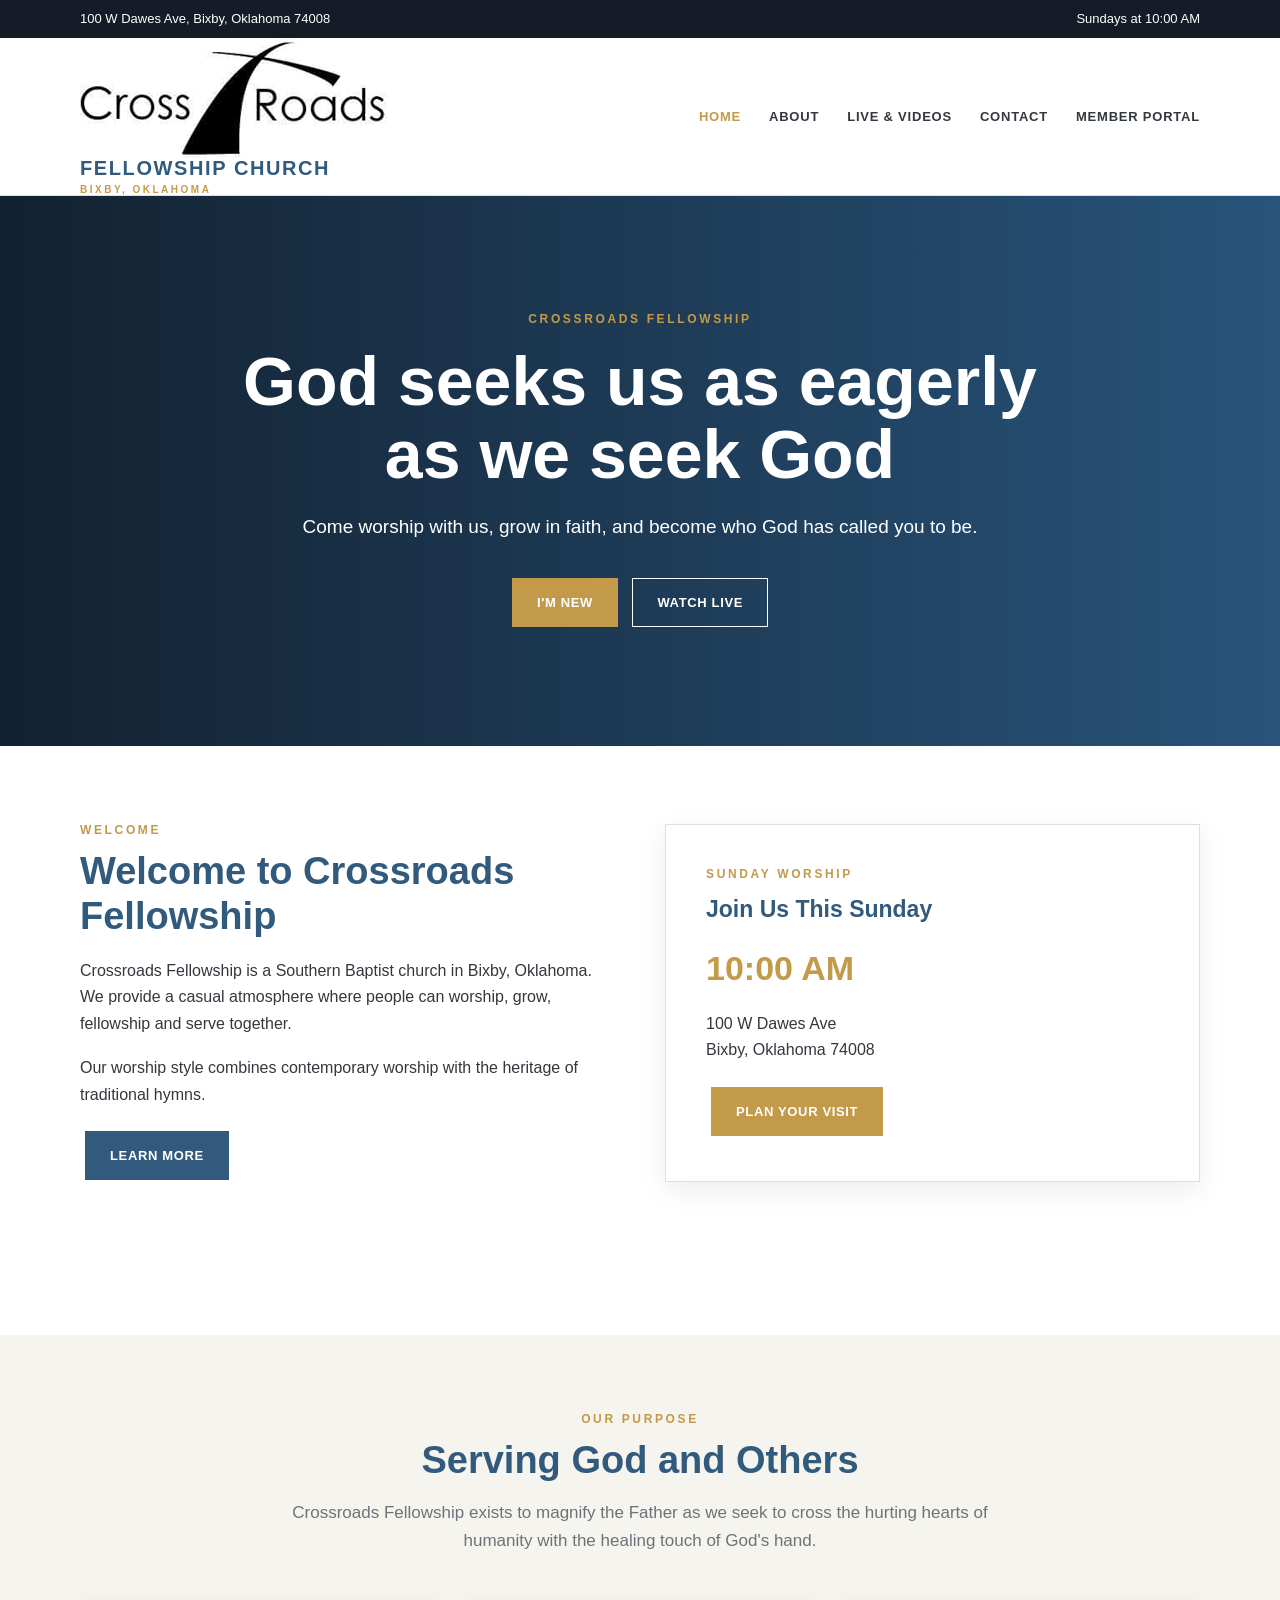
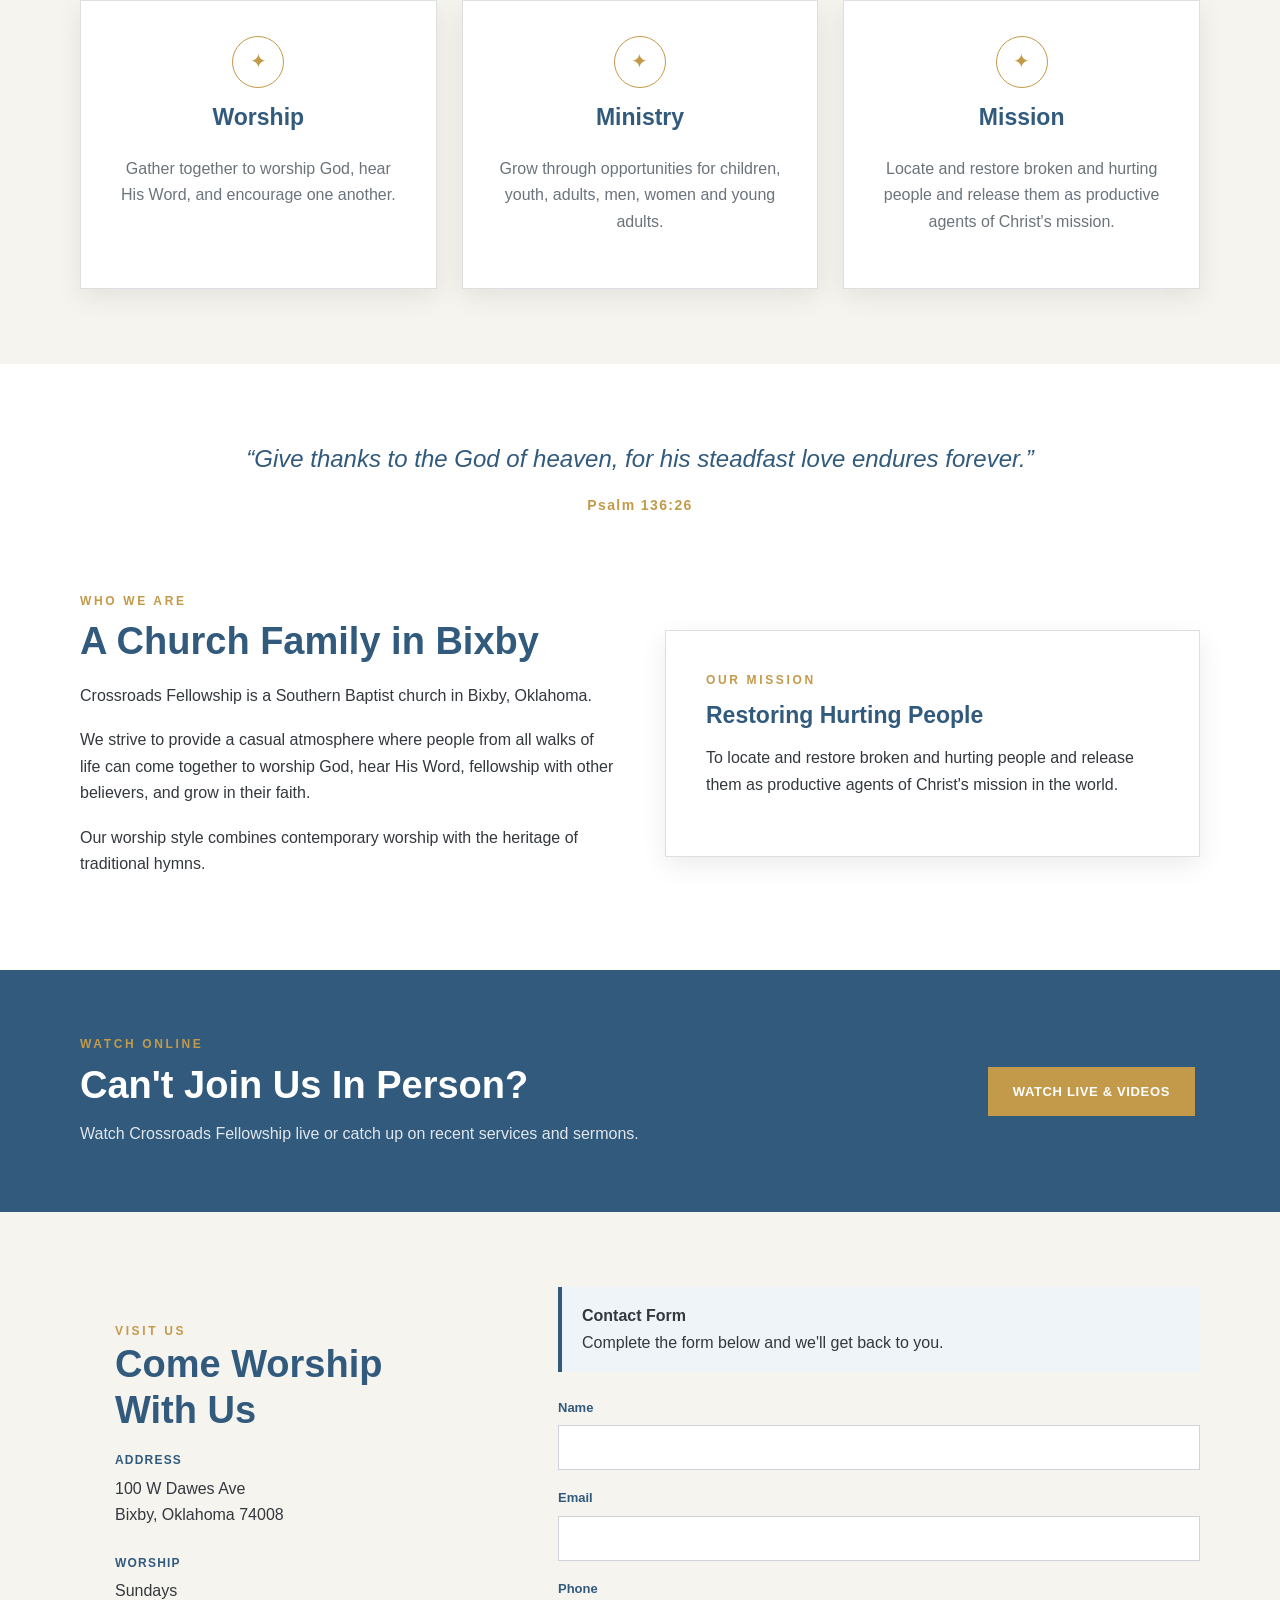
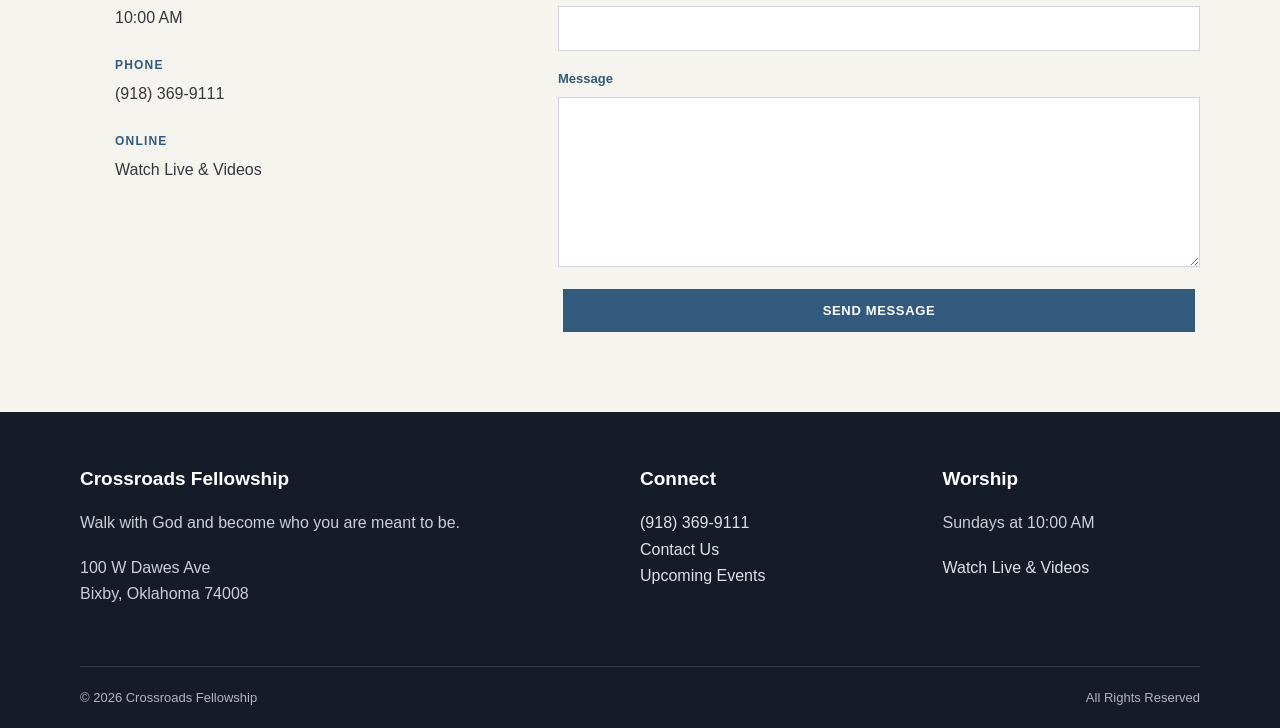
==== index.html @ 865875a2 "set up target correctly" ====
<!DOCTYPE html>
<html lang="en">
<head>
    <meta charset="UTF-8">
    <meta name="viewport" content="width=device-width, initial-scale=1.0">
    <meta name="description" content="Crossroads Fellowship in Bixby, Oklahoma. Join us for worship, fellowship, ministry and service.">
    <title>Crossroads Fellowship | Bixby, Oklahoma</title>
    <link rel="stylesheet" href="css/site.css">
</head>

<body>

<div class="top-bar">
    <div class="container top-bar-content">
        <div>100 W Dawes Ave, Bixby, Oklahoma 74008</div>
        <div>Sundays at 10:00 AM</div>
    </div>
</div>

<header class="site-header">
    <div class="container navigation">

        <a href="#home" class="site-logo">
            <img src="./images/old-crossroads1.png" alt="Crossroads Fellowship">
            <span class="logo-main">FELLOWSHIP CHURCH</span>
            <span class="logo-sub">BIXBY, OKLAHOMA</span>
        </a>

        <button class="mobile-menu-button" type="button" aria-label="Open navigation menu">
            ☰
        </button>

        <nav class="main-navigation">
            <a href="#home" class="active">HOME</a>
            <a href="#about">ABOUT</a>
            <a href="#live">LIVE &amp; VIDEOS</a>
            <a href="#contact">CONTACT</a>
            <a href="https://crossroadsbixby.churchcenter.com/pages/home" target="_blank">MEMBER PORTAL</a>
        </nav>

    </div>
</header>

<main id="home">

    <!-- HERO -->
    <section class="hero">
        <div class="hero-overlay"></div>

        <div class="container hero-content">
            <div class="eyebrow">CROSSROADS FELLOWSHIP</div>

            <h1>
                God seeks us as eagerly<br>
                as we seek God
            </h1>

            <p>
                Come worship with us, grow in faith,
                and become who God has called you to be.
            </p>

            <div class="hero-buttons">
                <a href="#about" class="button button-gold">I'M NEW</a>
                <a href="#live" class="button button-outline">WATCH LIVE</a>
            </div>
        </div>
    </section>

    <!-- WELCOME -->
    <section class="section">
        <div class="container two-column">

            <div>
                <div class="eyebrow">WELCOME</div>

                <h2>Welcome to Crossroads Fellowship</h2>

                <p>
                    Crossroads Fellowship is a Southern Baptist church
                    in Bixby, Oklahoma. We provide a casual atmosphere
                    where people can worship, grow, fellowship and serve together.
                </p>

                <p>
                    Our worship style combines contemporary worship
                    with the heritage of traditional hymns.
                </p>

                <a href="#about" class="button button-blue">LEARN MORE</a>
            </div>

            <div class="service-card">
                <div class="eyebrow">SUNDAY WORSHIP</div>
                <h3>Join Us This Sunday</h3>

                <div class="service-time">10:00 AM</div>

                <p>
                    100 W Dawes Ave<br>
                    Bixby, Oklahoma 74008
                </p>

                <a href="#contact" class="button button-gold">PLAN YOUR VISIT</a>
            </div>

        </div>
    </section>
  <section id="about" class="section">
    <!-- PURPOSE -->
    <section class="section section-light">
        <div class="container">

            <div class="section-heading">
                <div class="eyebrow">OUR PURPOSE</div>

                <h2>Serving God and Others</h2>

                <p>
                    Crossroads Fellowship exists to magnify the Father
                    as we seek to cross the hurting hearts of humanity
                    with the healing touch of God's hand.
                </p>
            </div>

            <div class="three-column">

                <div class="content-card">
                    <div class="card-icon">✦</div>
                    <h3>Worship</h3>
                    <p>
                        Gather together to worship God, hear His Word,
                        and encourage one another.
                    </p>
                </div>

                <div class="content-card">
                    <div class="card-icon">✦</div>
                    <h3>Ministry</h3>
                    <p>
                        Grow through opportunities for children, youth,
                        adults, men, women and young adults.
                    </p>
                </div>

                <div class="content-card">
                    <div class="card-icon">✦</div>
                    <h3>Mission</h3>
                    <p>
                        Locate and restore broken and hurting people
                        and release them as productive agents of Christ's mission.
                    </p>
                </div>

            </div>
        </div>
    </section>

    

    <!-- SCRIPTURE -->
    <section class="section scripture-section">
        <div class="container">
            <blockquote>
                “Give thanks to the God of heaven,
                for his steadfast love endures forever.”
                <cite>Psalm 136:26</cite>
            </blockquote>
        </div>
    </section>

    <!-- ABOUT -->
  
        <div class="container two-column">

            <div>
                <div class="eyebrow">WHO WE ARE</div>

                <h2>A Church Family in Bixby</h2>

                <p>
                    Crossroads Fellowship is a Southern Baptist church
                    in Bixby, Oklahoma.
                </p>

                <p>
                    We strive to provide a casual atmosphere where people
                    from all walks of life can come together to worship God,
                    hear His Word, fellowship with other believers,
                    and grow in their faith.
                </p>

                <p>
                    Our worship style combines contemporary worship
                    with the heritage of traditional hymns.
                </p>
            </div>

            <div class="service-card">
                <div class="eyebrow">OUR MISSION</div>

                <h3>Restoring Hurting People</h3>

                <p>
                    To locate and restore broken and hurting people
                    and release them as productive agents of Christ's mission
                    in the world.
                </p>
            </div>

        </div>
    </section>
<!-- LIVE -->
    <section id="live" class="video-callout">
        <div class="container video-callout-content">

            <div>
                <div class="eyebrow">WATCH ONLINE</div>

                <h2>Can't Join Us In Person?</h2>

                <p>
                    Watch Crossroads Fellowship live or catch up
                    on recent services and sermons.
                </p>
            </div>

            <div>
                <a href="live.html" class="button button-gold">
                    WATCH LIVE &amp; VIDEOS
                </a>
            </div>

        </div>
    </section>
    <!-- CONTACT -->
    <section id="contact" class="section section-light">
        <div class="container contact-grid">

            <div class="contact-information">

                <div class="eyebrow">VISIT US</div>

                <h2>Come Worship With Us</h2>

                <div class="contact-item">
                    <strong>Address</strong>
                    100 W Dawes Ave<br>
                    Bixby, Oklahoma 74008
                </div>

                <div class="contact-item">
                    <strong>Worship</strong>
                    Sundays<br>
                    10:00 AM
                </div>

                <div class="contact-item">
                    <strong>Phone</strong>
                    <a href="tel:19183699111">(918) 369-9111</a>
                </div>

                <div class="contact-item">
                    <strong>Online</strong>
                    <a href="#live">Watch Live &amp; Videos</a>
                </div>

            </div>

            <div>

                <div class="notice">
                    <strong>Contact Form</strong><br>
                    Complete the form below and we'll get back to you.
                </div>

                <form class="contact-form"
                      id="contactForm"
                      method="post"
                      action="https://api.web3forms.com/submit">

                    <input type="hidden"
                           name="access_key"
                           value="149ac81e-33c2-4dfe-b1d5-e5692844b031">

                    <div class="form-group">
                        <label for="name">Name</label>
                        <input type="text" id="name" name="name" required>
                    </div>

                    <div class="form-group">
                        <label for="email">Email</label>
                        <input type="email" id="email" name="email" required>
                    </div>

                    <div class="form-group">
                        <label for="phone">Phone</label>
                        <input type="tel" id="phone" name="phone">
                    </div>

                    <div class="form-group">
                        <label for="message">Message</label>
                        <textarea id="message" name="message" required></textarea>
                    </div>

                    <button type="submit" class="button button-blue">
                        SEND MESSAGE
                    </button>

                </form>

            </div>

        </div>
    </section>

</main>

<!-- FOOTER -->
<footer class="site-footer">

    <div class="container footer-grid">

        <div>
            <h3>Crossroads Fellowship</h3>

            <p>
                Walk with God and become who you are meant to be.
            </p>

            <p>
                100 W Dawes Ave<br>
                Bixby, Oklahoma 74008
            </p>
        </div>

        <div>
            <h3>Connect</h3>

            <p>
                <a href="tel:19183699111">(918) 369-9111</a><br>
                <a href="#contact">Contact Us</a><br>
                <a href="https://crossroadsbixby.churchcenter.com/pages/announcements" target="_blank">Upcoming Events</a>
            </p>
        </div>

        <div>
            <h3>Worship</h3>

            <p>Sundays at 10:00 AM</p>

            <p>
                <a href="#live">Watch Live &amp; Videos</a>
            </p>
        </div>

    </div>

    <div class="container footer-bottom">
        <div>© 2026 Crossroads Fellowship</div>
        <div>All Rights Reserved</div>
    </div>

</footer>

<script src="js/site.js"></script>

</body>
</html>
---- css/site.css ----
/* =========================================================
   CROSSROADS FELLOWSHIP
   STATIC WEBSITE STYLES
   ========================================================= */


/* =========================================================
   VARIABLES
   ========================================================= */

:root {
    --navy: #151c27;
    --blue: #315a7d;
    --blue-dark: #24445f;

    --gold: #c39a4a;
    --gold-dark: #a77f38;

    --cream: #f6f4ef;
    --white: #ffffff;

    --text: #33383e;
    --muted: #6b737b;

    --line: #dedfe1;

    --shadow: 0 8px 25px rgba(0, 0, 0, 0.08);

    --max-width: 1120px;
}


/* =========================================================
   RESET
   ========================================================= */

* {
    box-sizing: border-box;
}

html {
    scroll-behavior: smooth;
}

body {
    margin: 0;

    font-family:
        Arial,
        Helvetica,
        sans-serif;

    color: var(--text);

    background: var(--white);

    line-height: 1.65;
}

img {
    max-width: 100%;
    height: auto;
}

a {
    color: inherit;
    text-decoration: none;
}

button,
input,
textarea,
select {
    font-family: inherit;
}


/* =========================================================
   CONTAINER
   ========================================================= */
section {
  scroll-margin-top: 180px;
}
.container {
    width: 92%;
    max-width: var(--max-width);

    margin-left: auto;
    margin-right: auto;
}


/* =========================================================
   TOP BAR
   ========================================================= */

.top-bar {
    background: var(--navy);

    color: var(--white);

    font-size: 13px;
}

.top-bar-content {
    min-height: 38px;

    display: flex;

    align-items: center;

    justify-content: space-between;

    gap: 20px;
}


/* =========================================================
   HEADER
   ========================================================= */

.site-header {
    background: var(--white);

    border-bottom: 1px solid var(--line);

    position: sticky;

    top: 0;

    z-index: 1000;
}

.navigation {
    min-height: 82px;

    display: flex;

    align-items: center;

    justify-content: space-between;
}


/* =========================================================
   LOGO
   ========================================================= */

.site-logo {
    display: inline-flex;

    flex-direction: column;

    line-height: 1;

    color: var(--blue);

    font-weight: 800;
}

.logo-main {
    font-size: 20px;

    letter-spacing: 0.08em;
}

.logo-sub {
    color: var(--gold);

    font-size: 10px;

    letter-spacing: 0.25em;

    margin-top: 7px;
}


/* =========================================================
   NAVIGATION
   ========================================================= */

.main-navigation {
    display: flex;

    align-items: center;

    gap: 28px;
}

.main-navigation a {
    color: var(--text);

    font-size: 13px;

    font-weight: 700;

    letter-spacing: 0.06em;

    transition:
        color 0.2s ease;
}

.main-navigation a:hover,
.main-navigation a.active {
    color: var(--gold);
}


/* =========================================================
   MOBILE MENU BUTTON
   ========================================================= */

.mobile-menu-button {
    display: none;

    border: 0;

    background: transparent;

    color: var(--blue);

    font-size: 28px;

    cursor: pointer;
}


/* =========================================================
   HERO
   ========================================================= */

.hero {
    position: relative;

    min-height: 550px;

    display: flex;

    align-items: center;

    justify-content: center;

    text-align: center;

    color: var(--white);

    background-color: var(--blue);

    /*
       Add your own hero image as:

       images/hero.jpg

       The image will automatically be used.
    */

    background-image:
        url("../images/hero.jpg");

    background-size: cover;

    background-position: center;
}

.hero-overlay {
    position: absolute;

    inset: 0;

    background:
        linear-gradient(
            90deg,
            rgba(10, 17, 27, 0.78),
            rgba(31, 78, 121, 0.50)
        );
}

.hero-content {
    position: relative;

    z-index: 2;

    padding: 80px 0;
}

.hero h1 {
    margin: 15px 0 20px;

    font-size:
        clamp(
            40px,
            6vw,
            68px
        );

    line-height: 1.08;

    font-weight: 700;
}

.hero p {
    max-width: 760px;

    margin: 0 auto 30px;

    font-size: 19px;
}


/* =========================================================
   EYEBROW
   ========================================================= */

.eyebrow {
    color: var(--gold);

    font-size: 12px;

    font-weight: 700;

    letter-spacing: 0.22em;

    text-transform: uppercase;
}


/* =========================================================
   BUTTONS
   ========================================================= */

.button {
    display: inline-block;

    padding: 13px 24px;

    margin: 5px;

    border: 1px solid transparent;

    font-size: 13px;

    font-weight: 700;

    letter-spacing: 0.05em;

    cursor: pointer;

    transition:
        background-color 0.2s ease,
        color 0.2s ease,
        border-color 0.2s ease;
}

.button-gold {
    background: var(--gold);

    border-color: var(--gold);

    color: var(--white);
}

.button-gold:hover {
    background: var(--gold-dark);

    border-color: var(--gold-dark);
}

.button-blue {
    background: var(--blue);

    border-color: var(--blue);

    color: var(--white);
}

.button-blue:hover {
    background: var(--blue-dark);

    border-color: var(--blue-dark);
}

.button-outline {
    background: transparent;

    border-color: var(--white);

    color: var(--white);
}

.button-outline:hover {
    background: var(--white);

    color: var(--blue);
}


/* =========================================================
   SECTIONS
   ========================================================= */

.section {
    padding: 75px 0;
}

.section-light {
    background: var(--cream);
}


/* =========================================================
   TWO COLUMN
   ========================================================= */

.two-column {
    display: grid;

    grid-template-columns:
        minmax(0, 1fr)
        minmax(0, 1fr);

    gap: 50px;

    align-items: center;
}


/* =========================================================
   HEADINGS
   ========================================================= */

h2 {
    margin-top: 8px;

    margin-bottom: 18px;

    color: var(--blue);

    font-size: 38px;

    line-height: 1.2;
}

h3 {
    color: var(--blue);

    font-size: 23px;

    line-height: 1.3;
}

p {
    margin-top: 0;

    margin-bottom: 18px;
}


/* =========================================================
   SERVICE CARD
   ========================================================= */

.service-card {
    padding: 40px;

    background: var(--white);

    border: 1px solid var(--line);

    box-shadow: var(--shadow);
}

.service-card h3 {
    margin-top: 10px;

    margin-bottom: 15px;
}

.service-time {
    color: var(--gold);

    font-size: 34px;

    font-weight: 700;

    margin-bottom: 15px;
}


/* =========================================================
   SECTION HEADING
   ========================================================= */

.section-heading {
    max-width: 760px;

    margin: 0 auto 45px;

    text-align: center;
}

.section-heading h2 {
    margin-bottom: 15px;
}

.section-heading p {
    color: var(--muted);

    font-size: 17px;
}


/* =========================================================
   THREE COLUMN
   ========================================================= */

.three-column {
    display: grid;

    grid-template-columns:
        repeat(
            3,
            minmax(0, 1fr)
        );

    gap: 25px;
}


/* =========================================================
   CONTENT CARDS
   ========================================================= */

.content-card {
    padding: 35px;

    background: var(--white);

    border: 1px solid var(--line);

    box-shadow: var(--shadow);

    text-align: center;
}

.content-card h3 {
    margin-top: 10px;
}

.content-card p {
    color: var(--muted);
}

.card-icon {
    width: 52px;

    height: 52px;

    margin: 0 auto 15px;

    display: flex;

    align-items: center;

    justify-content: center;

    border: 1px solid var(--gold);

    border-radius: 50%;

    color: var(--gold);

    font-size: 20px;
}


/* =========================================================
   VIDEO CALLOUT
   ========================================================= */

.video-callout {
    background: var(--blue);

    color: var(--white);

    padding: 65px 0;
}

.video-callout-content {
    display: flex;

    align-items: center;

    justify-content: space-between;

    gap: 30px;
}

.video-callout h2 {
    color: var(--white);

    margin-bottom: 12px;
}

.video-callout p {
    max-width: 650px;

    margin-bottom: 0;

    color: rgba(255,255,255,0.85);
}


/* =========================================================
   SCRIPTURE
   ========================================================= */

.scripture-section {
    background: var(--white);

    text-align: center;
}

blockquote {
    max-width: 850px;

    margin: 0 auto;

    color: var(--blue);

    font-size: 24px;

    font-style: italic;
}

blockquote cite {
    display: block;

    margin-top: 15px;

    color: var(--gold);

    font-size: 14px;

    font-style: normal;

    font-weight: 700;

    letter-spacing: 0.1em;
}


/* =========================================================
   PAGE HERO
   ========================================================= */

.page-hero {
    padding: 75px 0;

    text-align: center;

    background: var(--cream);
}

.page-hero h1 {
    margin: 10px 0;

    color: var(--blue);

    font-size: 50px;

    line-height: 1.1;
}

.page-hero p {
    margin: 0;

    color: var(--muted);

    font-size: 17px;
}


/* =========================================================
   EVENT LIST
   ========================================================= */

.event-list {
    display: grid;

    gap: 25px;
}

.event-card {
    display: flex;

    gap: 25px;

    padding: 30px;

    background: var(--white);

    border: 1px solid var(--line);

    box-shadow: var(--shadow);
}

.event-date {
    flex: 0 0 82px;

    height: 90px;

    display: flex;

    flex-direction: column;

    align-items: center;

    justify-content: center;

    background: var(--blue);

    color: var(--white);
}

.event-month {
    font-size: 12px;

    letter-spacing: 0.1em;
}

.event-day {
    font-size: 32px;

    font-weight: 700;

    line-height: 1;
}

.event-details h3 {
    margin-top: 0;
}

.event-details p {
    color: var(--muted);
}


/* =========================================================
   VIDEO
   ========================================================= */

.video-container {
    position: relative;

    width: 100%;

    padding-top: 56.25%;

    background: #111;

    overflow: hidden;
}

.video-container iframe {
    position: absolute;

    inset: 0;

    width: 100%;

    height: 100%;

    border: 0;
}

.video-placeholder {
    position: absolute;

    inset: 0;

    display: flex;

    align-items: center;

    justify-content: center;

    text-align: center;

    padding: 30px;

    color: var(--white);
}


/* =========================================================
   VIDEO CARDS
   ========================================================= */

.video-grid {
    display: grid;

    grid-template-columns:
        repeat(
            3,
            minmax(0, 1fr)
        );

    gap: 25px;
}

.video-card {
    background: var(--white);

    border: 1px solid var(--line);

    box-shadow: var(--shadow);

    overflow: hidden;
}

.video-card-content {
    padding: 20px;
}

.video-card h3 {
    margin-top: 0;

    font-size: 20px;
}


/* =========================================================
   CONTACT
   ========================================================= */

.contact-grid {
    display: grid;

    grid-template-columns:
        minmax(0, 0.8fr)
        minmax(0, 1.2fr);

    gap: 50px;
}

.contact-information {
    padding: 35px;

    background: var(--cream);
}

.contact-information h2 {
    margin-top: 0;
}

.contact-item {
    margin-bottom: 25px;
}

.contact-item strong {
    display: block;

    margin-bottom: 5px;

    color: var(--blue);

    text-transform: uppercase;

    font-size: 12px;

    letter-spacing: 0.1em;
}


/* =========================================================
   FORM
   ========================================================= */

.contact-form {
    display: grid;

    gap: 17px;
}

.form-group {
    display: grid;

    gap: 7px;
}

.form-group label {
    color: var(--blue);

    font-size: 13px;

    font-weight: 700;
}

.form-group input,
.form-group textarea {
    width: 100%;

    padding: 13px 14px;

    border: 1px solid #cfd4d9;

    border-radius: 0;

    background: var(--white);

    color: var(--text);

    font-size: 15px;

    outline: none;
}

.form-group input:focus,
.form-group textarea:focus {
    border-color: var(--blue);

    box-shadow:
        0 0 0 2px
        rgba(49,90,125,0.1);
}

.form-group textarea {
    min-height: 170px;

    resize: vertical;
}


/* =========================================================
   NOTICE
   ========================================================= */

.notice {
    padding: 16px 20px;

    margin-bottom: 25px;

    background: #eef4f8;

    border-left: 4px solid var(--blue);

    color: var(--text);
}


/* =========================================================
   MAP
   ========================================================= */

.map-container {
    width: 100%;

    height: 400px;
}

.map-container iframe {
    width: 100%;

    height: 100%;

    border: 0;
}


/* =========================================================
   FOOTER
   ========================================================= */

.site-footer {
    padding: 55px 0 20px;

    background: var(--navy);

    color: var(--white);
}

.footer-grid {
    display: grid;

    grid-template-columns:
        2fr 1fr 1fr;

    gap: 45px;
}

.site-footer h3 {
    margin-top: 0;

    color: var(--white);

    font-size: 19px;
}

.site-footer p {
    color: #c9d0d8;
}

.site-footer a {
    color: #dce3e9;
}

.site-footer a:hover {
    color: var(--gold);
}

.footer-bottom {
    display: flex;

    justify-content: space-between;

    gap: 20px;

    margin-top: 40px;

    padding-top: 20px;

    border-top:
        1px solid
        rgba(255,255,255,0.15);

    color: #aeb7c1;

    font-size: 13px;
}


/* =========================================================
   UTILITY
   ========================================================= */

.text-center {
    text-align: center;
}

.mb-0 {
    margin-bottom: 0;
}


/* =========================================================
   RESPONSIVE
   ========================================================= */

@media (max-width: 850px) {

    .top-bar-content {
        flex-direction: column;

        justify-content: center;

        gap: 2px;

        padding: 7px 0;
    }


    .navigation {
        min-height: 75px;
    }


    .mobile-menu-button {
        display: block;
    }


    .main-navigation {
        display: none;

        position: absolute;

        left: 0;

        right: 0;

        top: 75px;

        flex-direction: column;

        align-items: flex-start;

        gap: 0;

        padding: 10px 4% 20px;

        background: var(--white);

        border-bottom:
            1px solid
            var(--line);

        box-shadow: var(--shadow);
    }


    .main-navigation.open {
        display: flex;
    }


    .main-navigation a {
        width: 100%;

        padding: 13px 0;

        border-bottom:
            1px solid
            var(--line);
    }


    .hero {
        min-height: 500px;
    }


    .hero h1 {
        font-size: 42px;
    }


    .two-column {
        grid-template-columns: 1fr;

        gap: 35px;
    }


    .three-column {
        grid-template-columns: 1fr;
    }


    .video-callout-content {
        flex-direction: column;

        align-items: flex-start;
    }


    .video-grid {
        grid-template-columns: 1fr;
    }


    .contact-grid {
        grid-template-columns: 1fr;
    }


    .footer-grid {
        grid-template-columns: 1fr;
    }


    .footer-bottom {
        flex-direction: column;

        gap: 5px;
    }

}


@media (max-width: 500px) {

    .logo-main {
        font-size: 16px;
    }


    .logo-sub {
        font-size: 8px;
    }


    .hero h1 {
        font-size: 36px;
    }


    .hero p {
        font-size: 17px;
    }


    h2 {
        font-size: 31px;
    }


    .page-hero h1 {
        font-size: 39px;
    }


    .service-card {
        padding: 28px;
    }


    .event-card {
        flex-direction: column;
    }


    .event-date {
        width: 82px;
    }

}
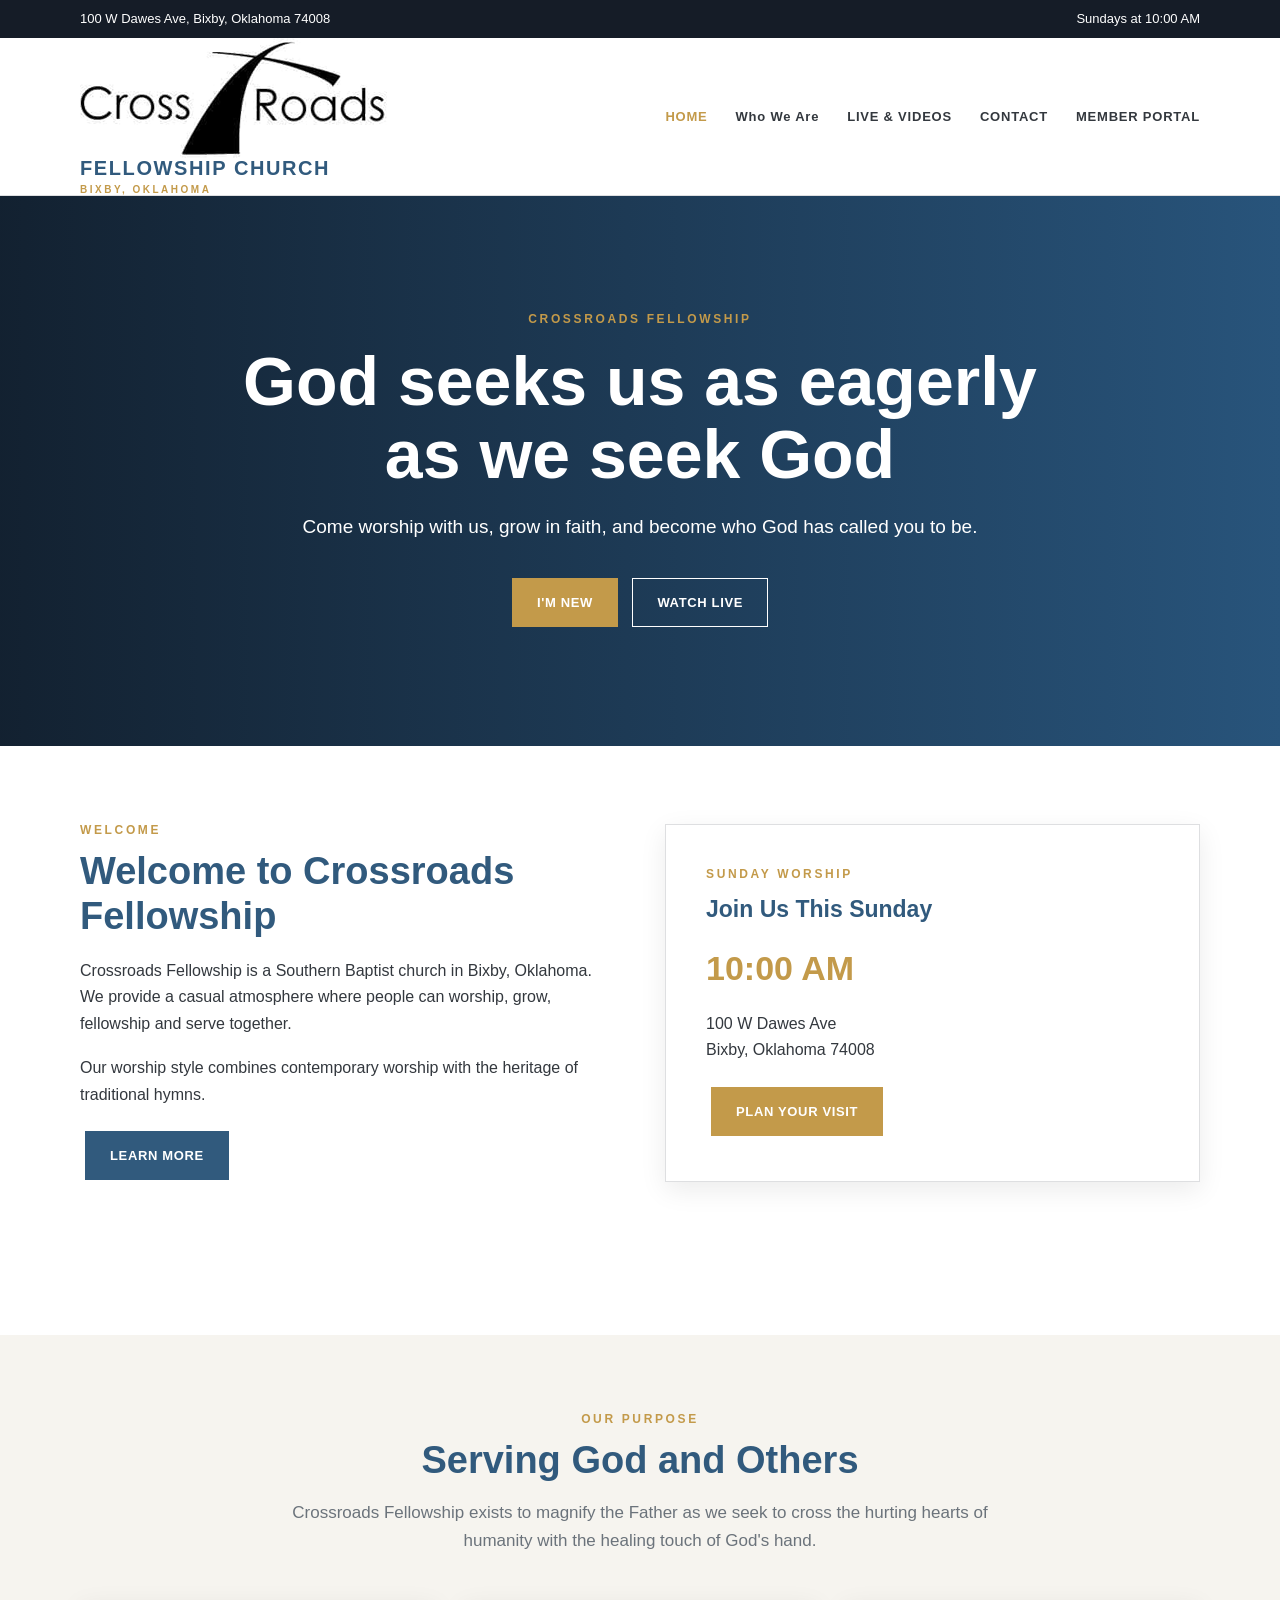
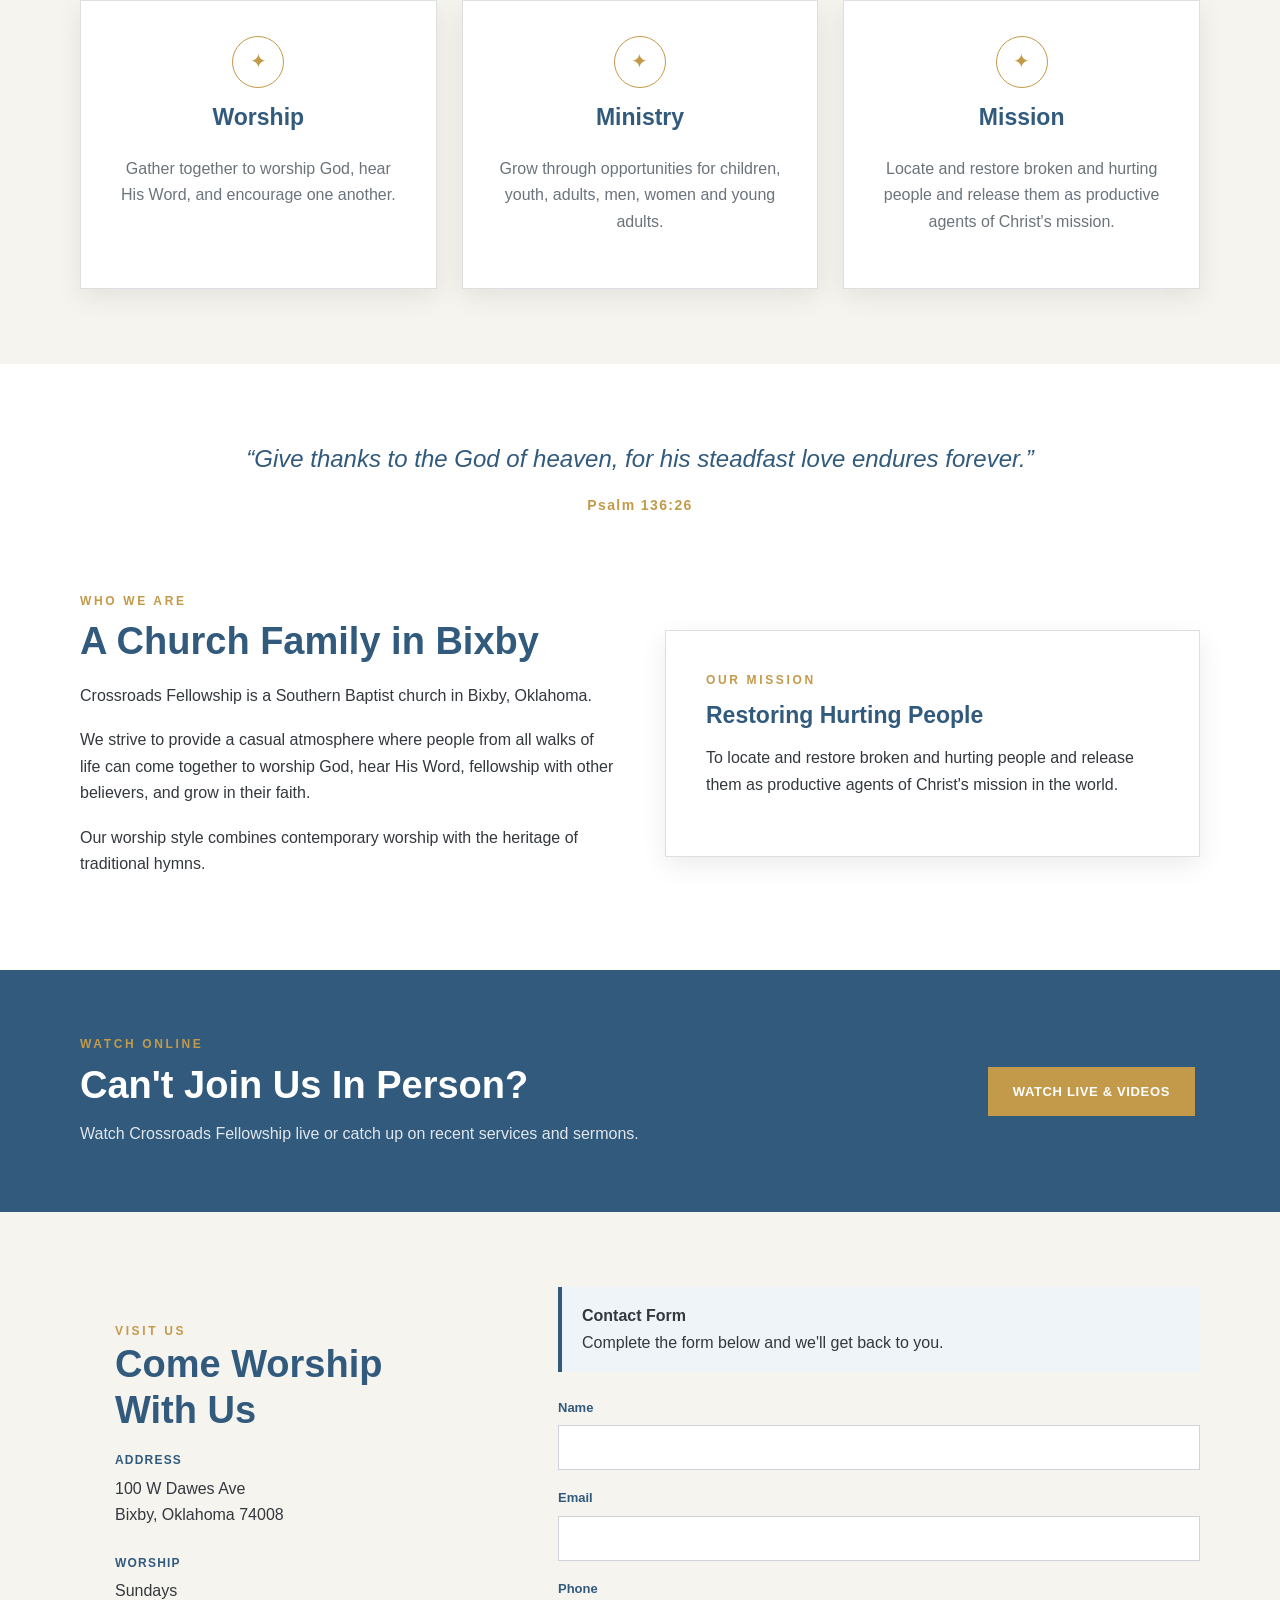
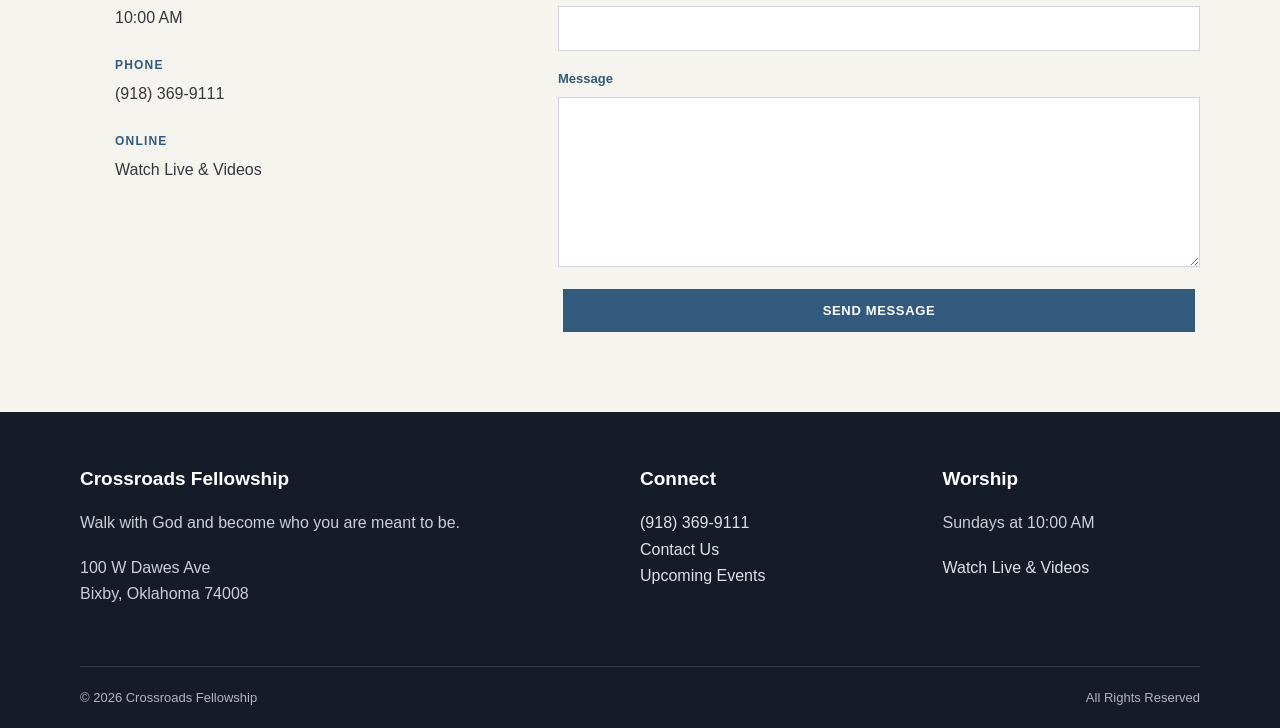
==== commit eeffab9e: "lchanged about" ====
--- a/index.html
+++ b/index.html
@@ -32,7 +32,7 @@
 
         <nav class="main-navigation">
             <a href="#home" class="active">HOME</a>
-            <a href="#about">ABOUT</a>
+            <a href="#about">Who We Are</a>
             <a href="#live">LIVE &amp; VIDEOS</a>
             <a href="#contact">CONTACT</a>
             <a href="https://crossroadsbixby.churchcenter.com/pages/home" target="_blank">MEMBER PORTAL</a>
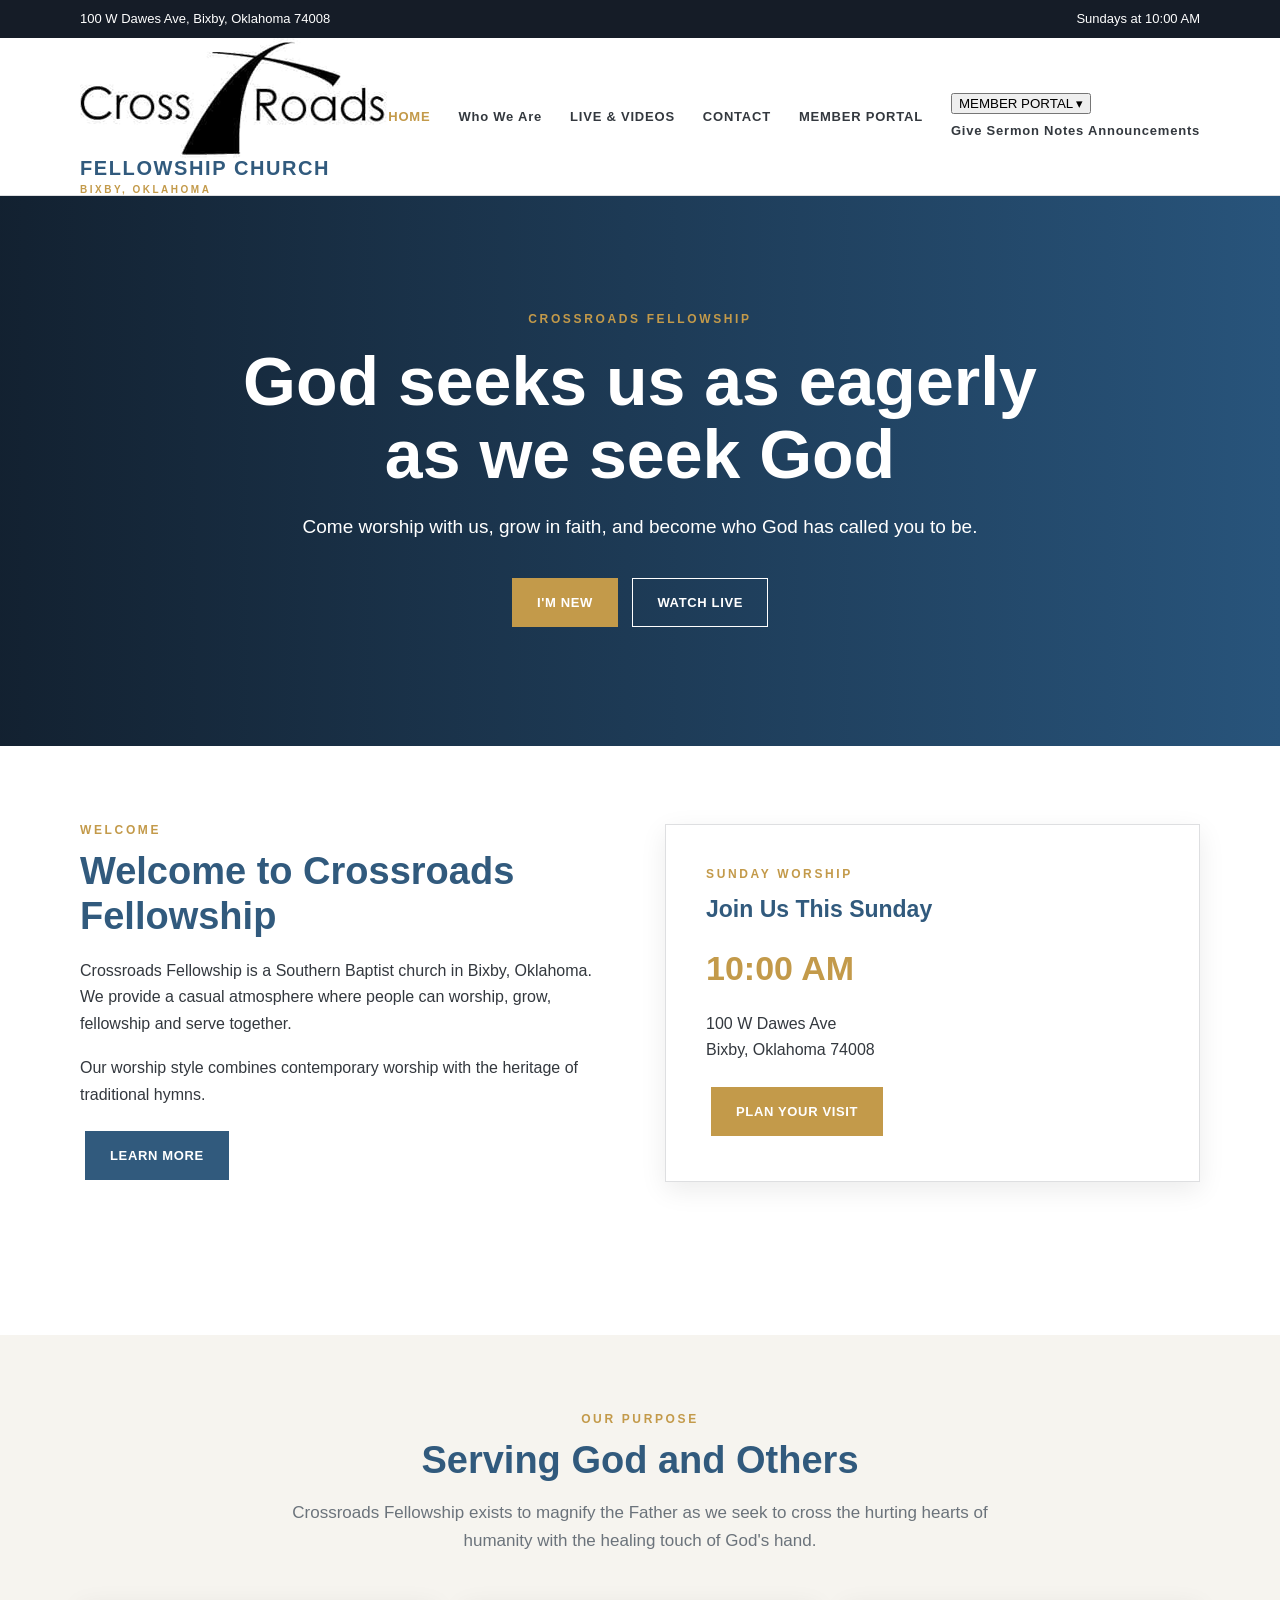
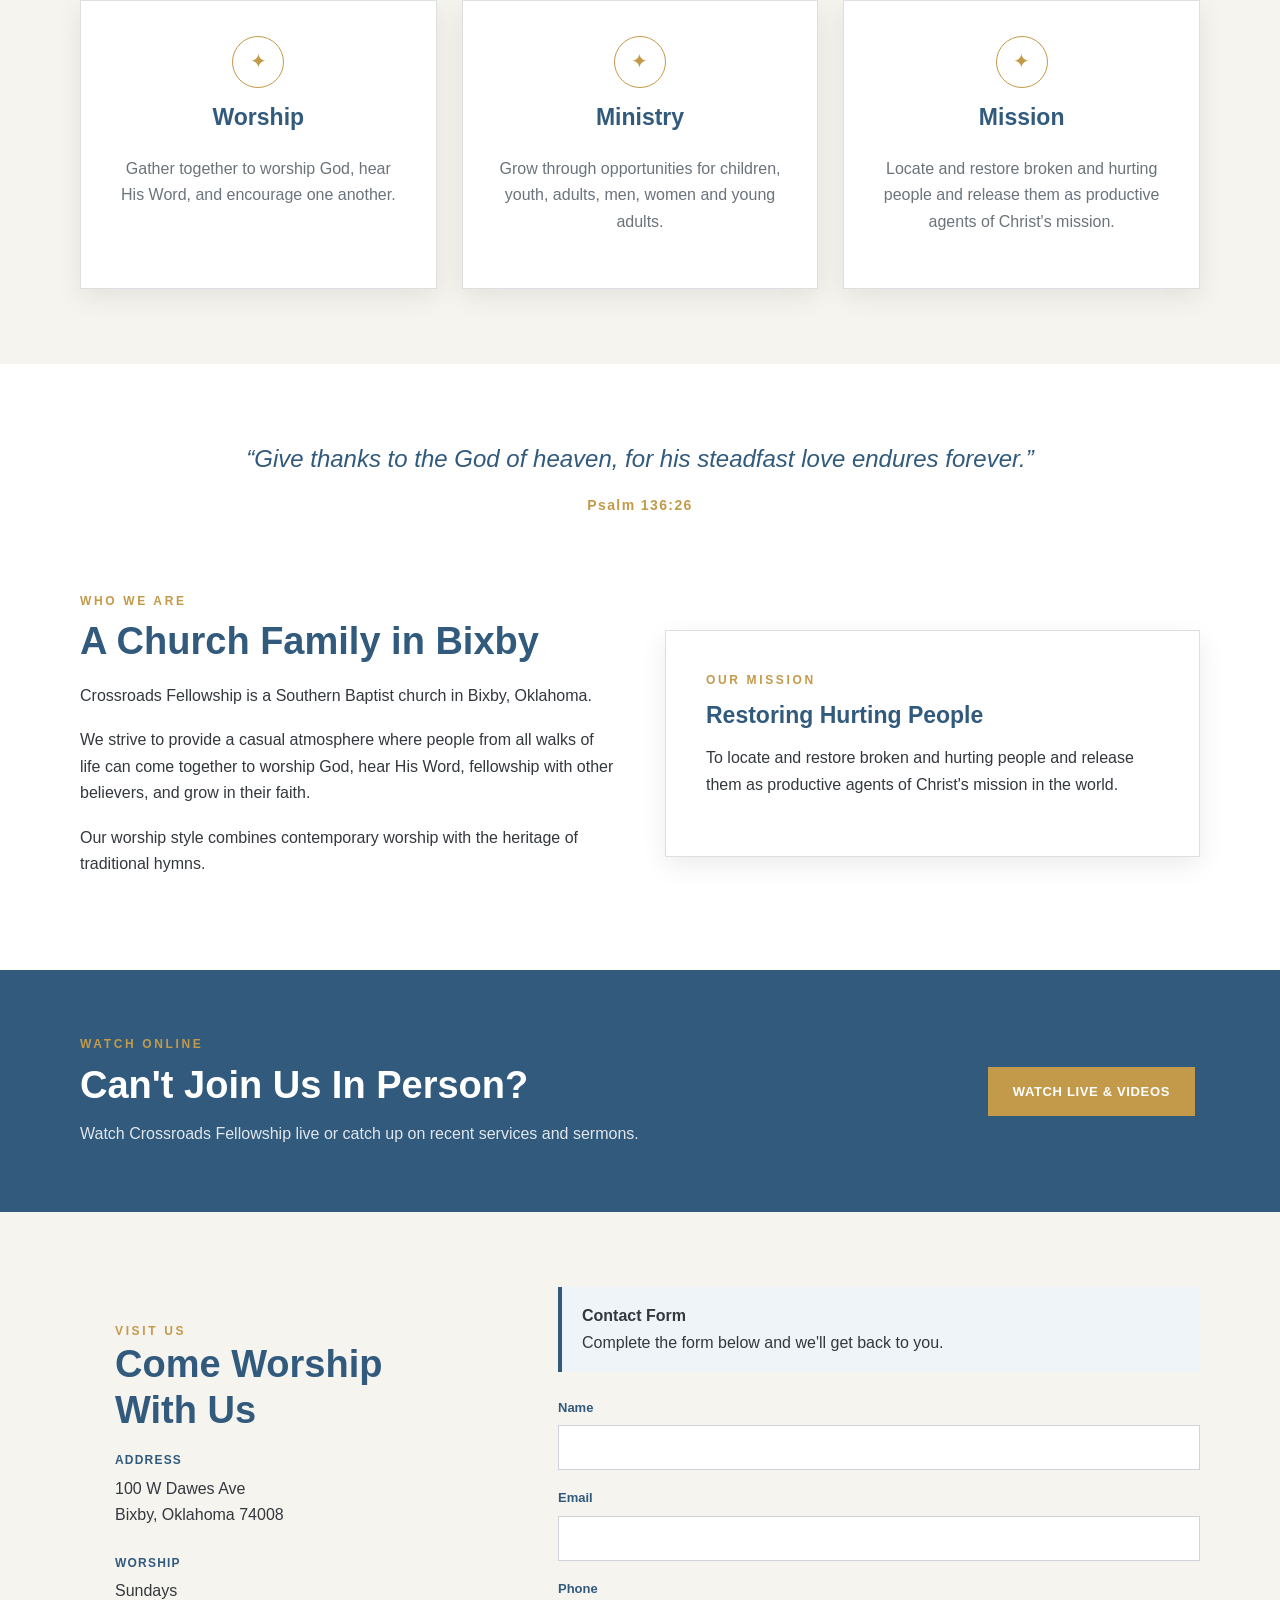
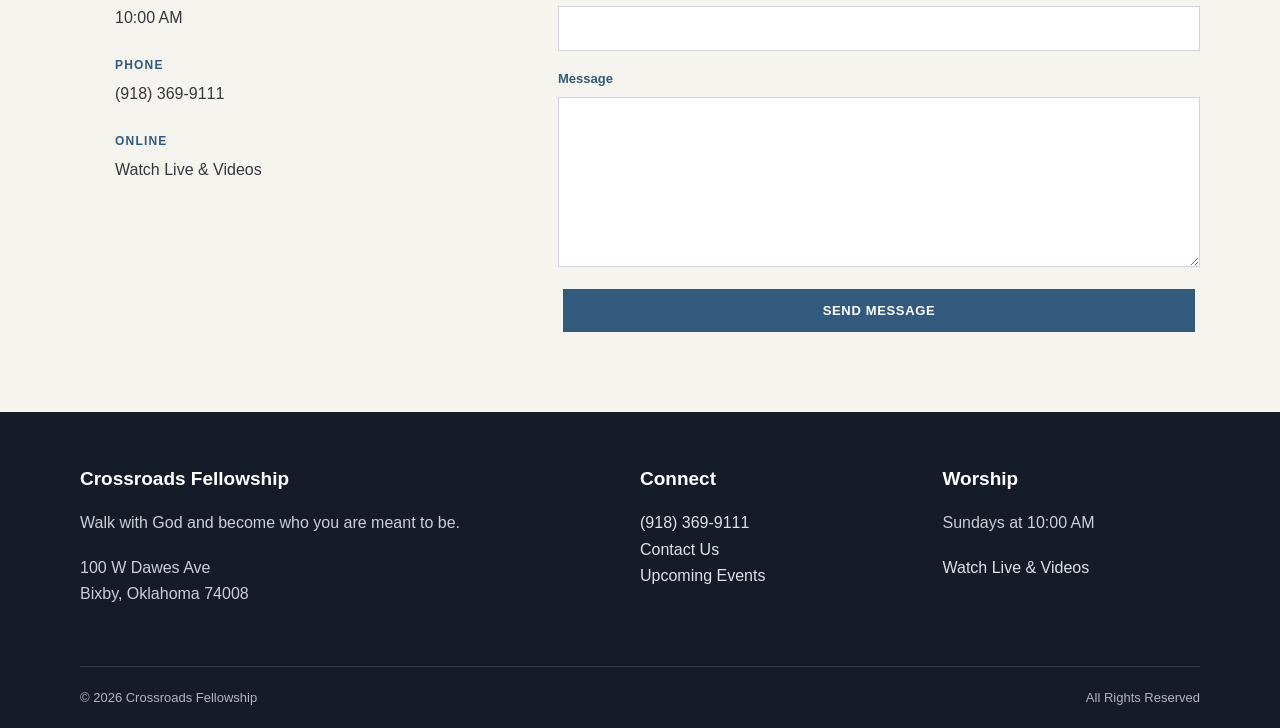
==== commit d9d70ac6: "add drop down to menu" ====
--- a/index.html
+++ b/index.html
@@ -36,6 +36,7 @@
             <a href="#live">LIVE &amp; VIDEOS</a>
             <a href="#contact">CONTACT</a>
             <a href="https://crossroadsbixby.churchcenter.com/pages/home" target="_blank">MEMBER PORTAL</a>
+            <div class="nav-dropdown"> <button class="nav-dropdown-button" type="button"> MEMBER PORTAL <span class="dropdown-arrow">▾</span> </button> <div class="nav-dropdown-content"> <a href="https://crossroadsbixby.churchcenter.com/giving" target="_blank" rel="noopener noreferrer"> Give </a> <a href="https://crossroadsbixby.churchcenter.com/pages/sermon-notes" target="_blank" rel="noopener noreferrer"> Sermon Notes </a> <a href="https://crossroadsbixby.churchcenter.com/pages/announcements" target="_blank" rel="noopener noreferrer"> Announcements </a> </div> </div>
         </nav>
 
     </div>
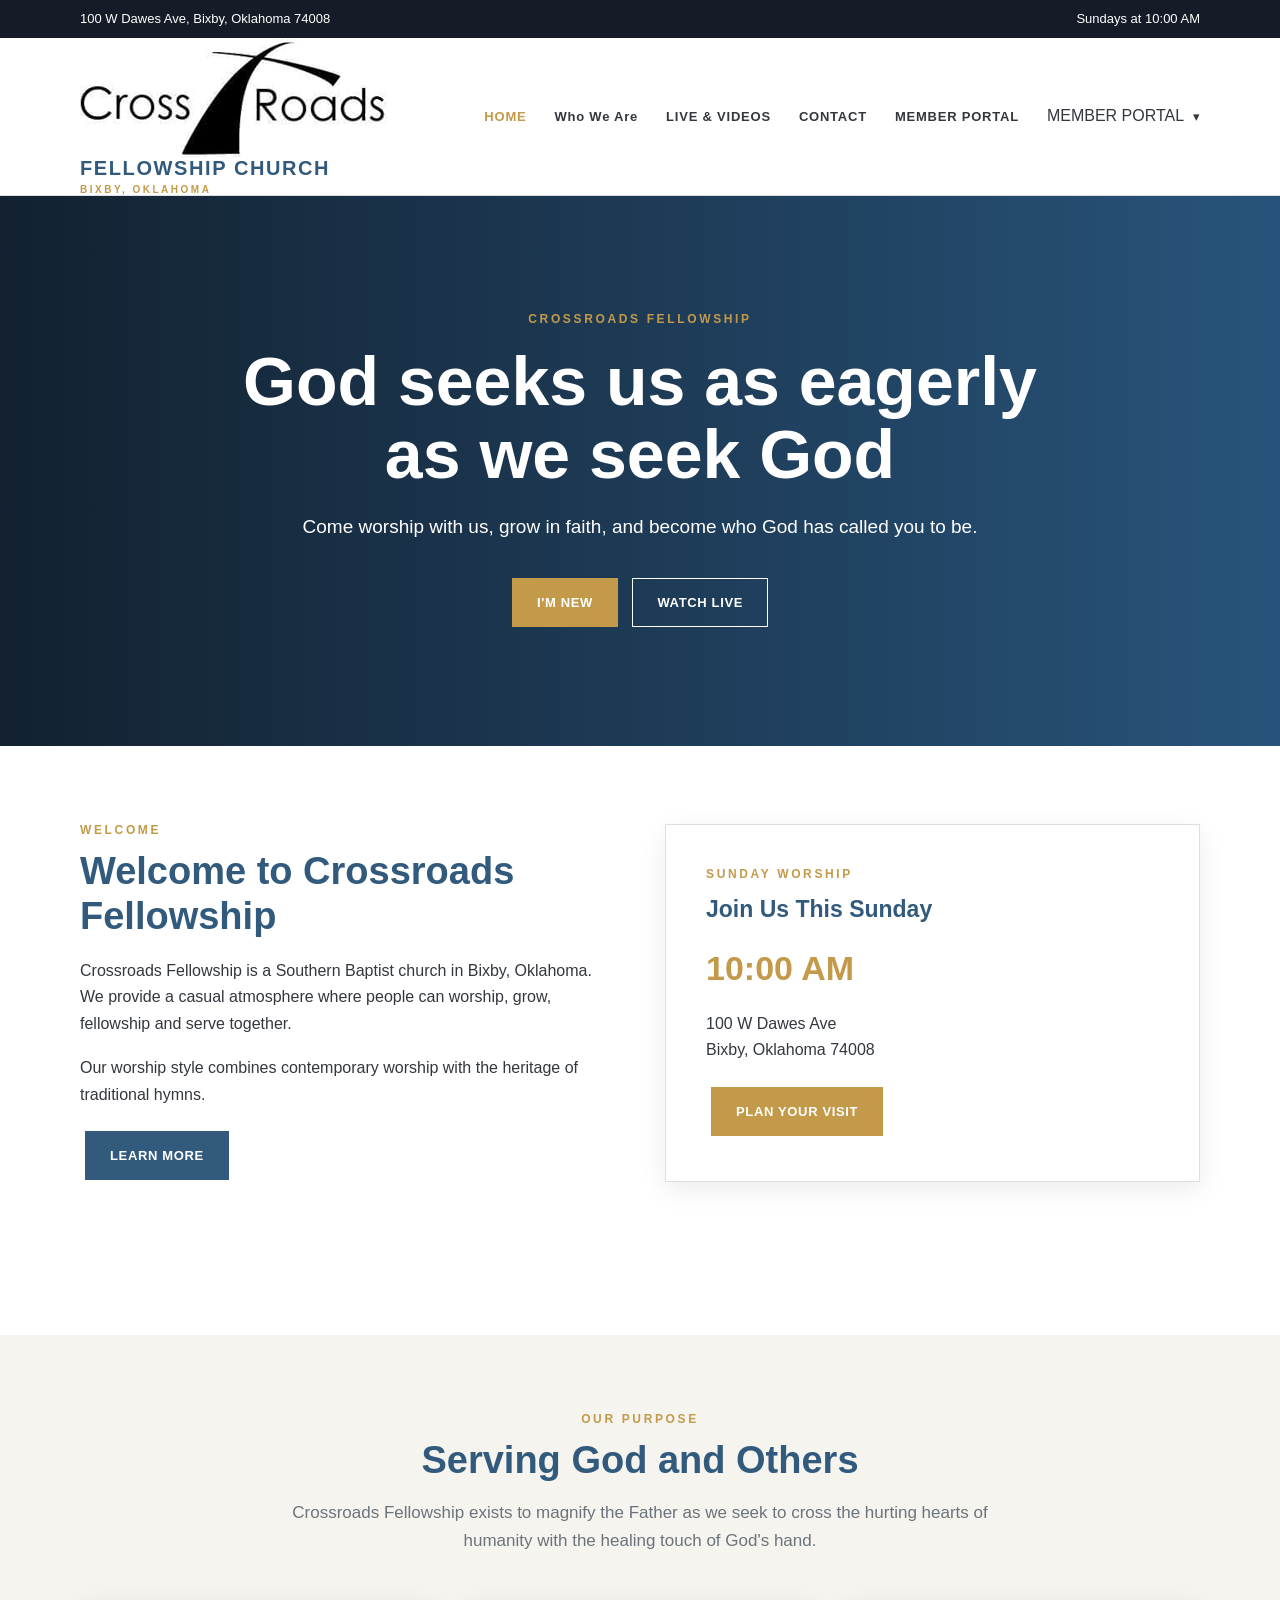
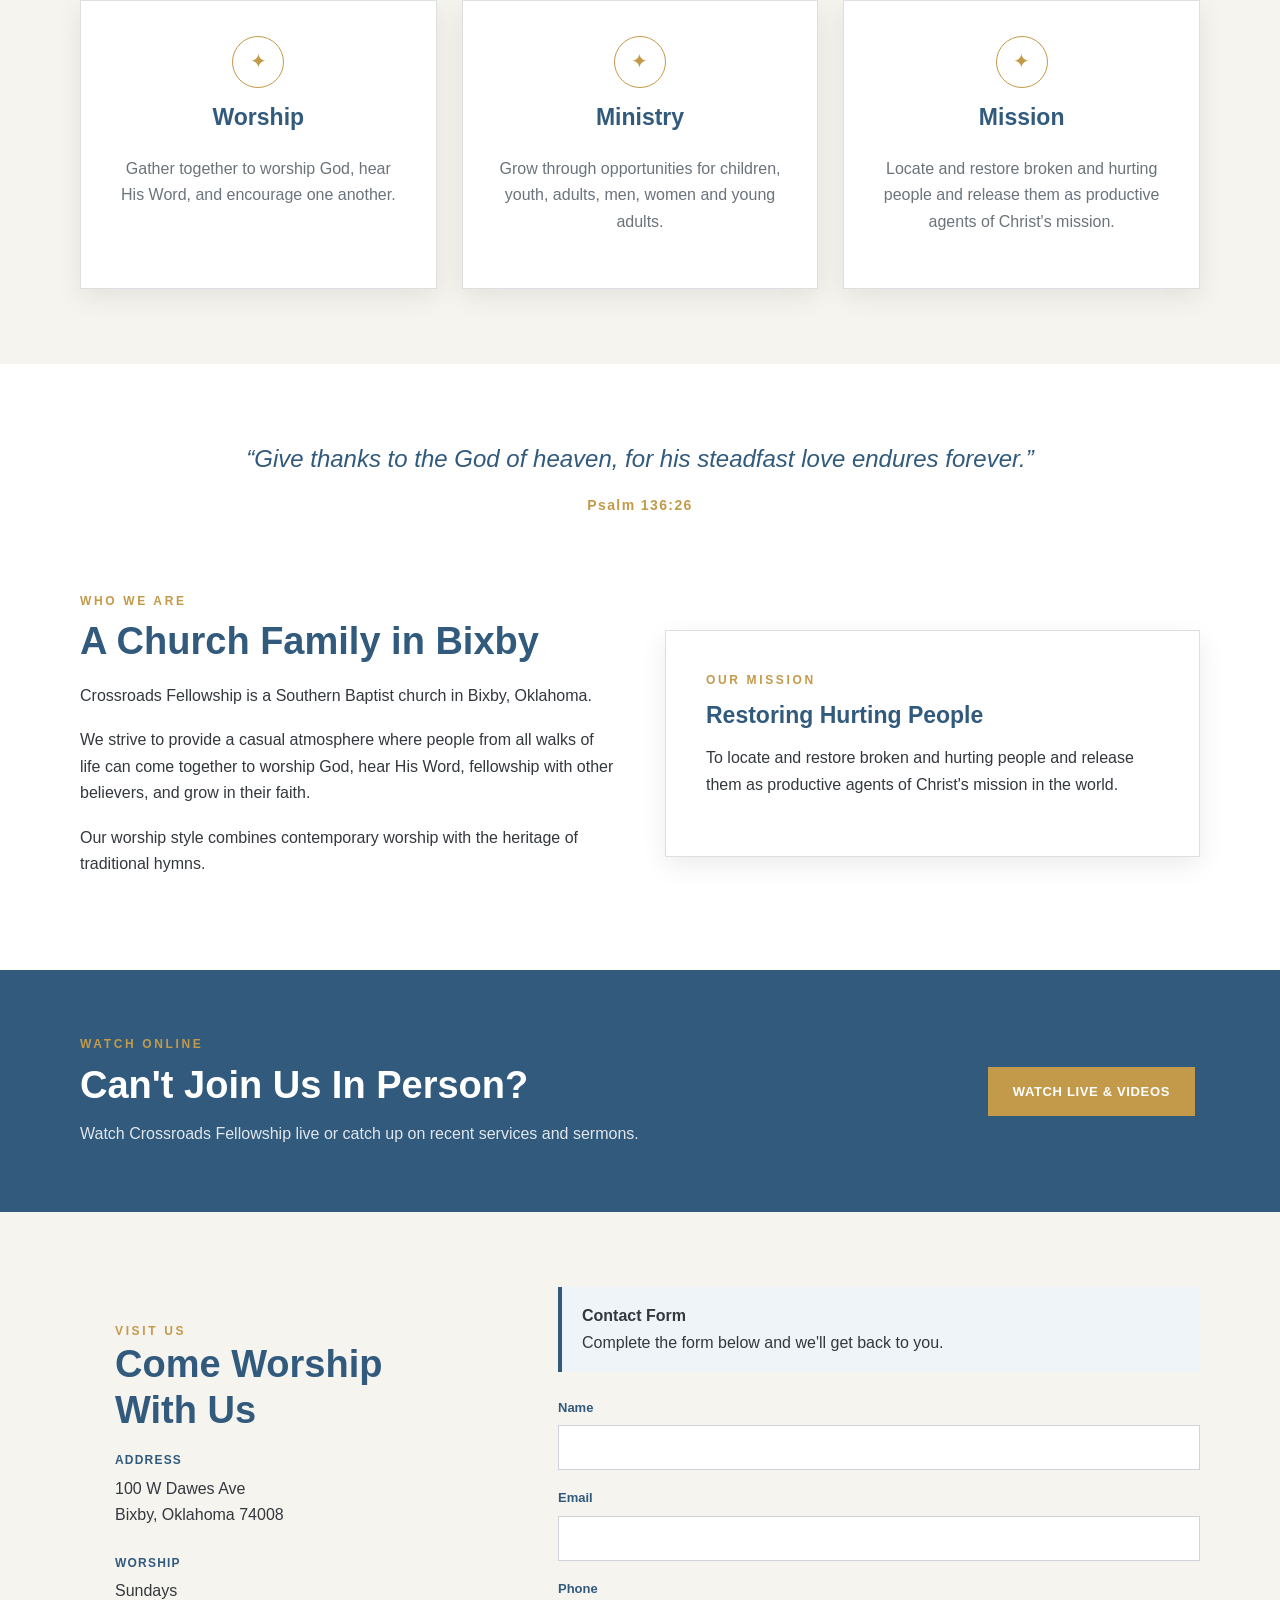
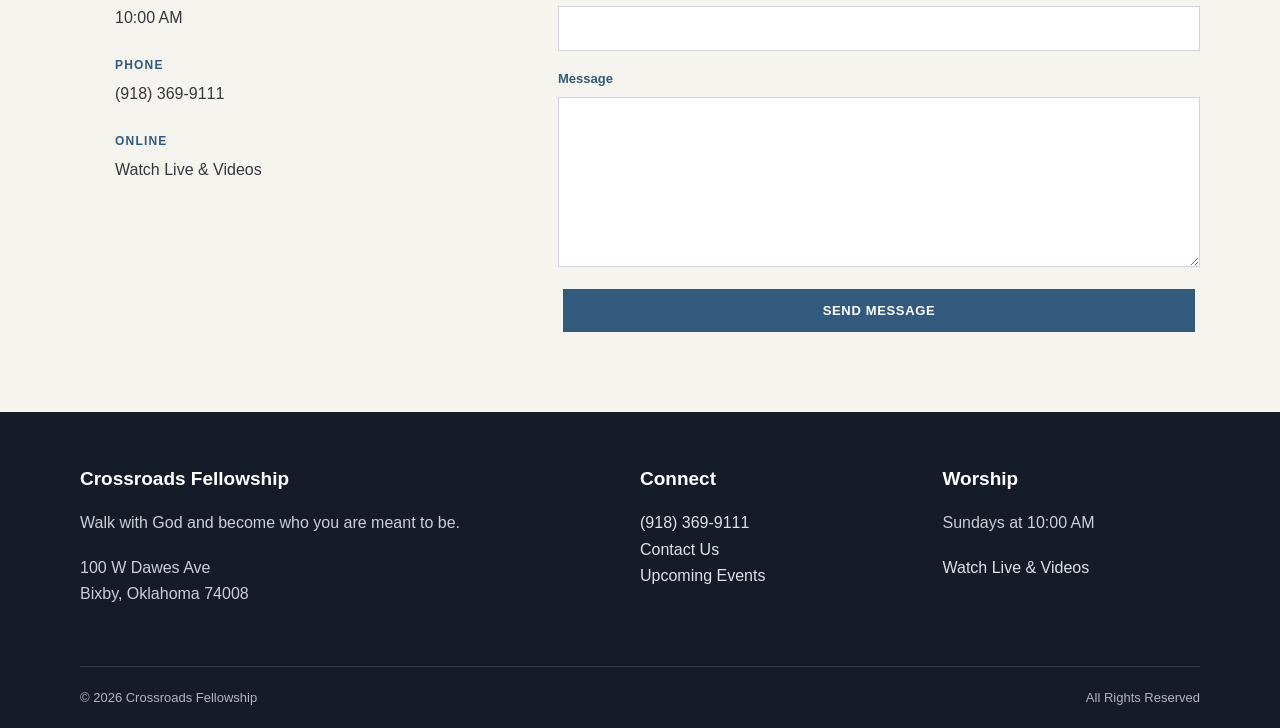
==== commit 8a916448: "Fix HTML formatting and structureupdate links on portal" ====
--- a/index.html
+++ b/index.html
@@ -36,7 +36,13 @@
             <a href="#live">LIVE &amp; VIDEOS</a>
             <a href="#contact">CONTACT</a>
             <a href="https://crossroadsbixby.churchcenter.com/pages/home" target="_blank">MEMBER PORTAL</a>
-            <div class="nav-dropdown"> <button class="nav-dropdown-button" type="button"> MEMBER PORTAL <span class="dropdown-arrow">▾</span> </button> <div class="nav-dropdown-content"> <a href="https://crossroadsbixby.churchcenter.com/giving" target="_blank" rel="noopener noreferrer"> Give </a> <a href="https://crossroadsbixby.churchcenter.com/pages/sermon-notes" target="_blank" rel="noopener noreferrer"> Sermon Notes </a> <a href="https://crossroadsbixby.churchcenter.com/pages/announcements" target="_blank" rel="noopener noreferrer"> Announcements </a> </div> </div>
+            <div class="nav-dropdown"> <button class="nav-dropdown-button" type="button"> MEMBER PORTAL 
+                <span class="dropdown-arrow">▾</span> </button> <div class="nav-dropdown-content"> 
+                    <a href="https://crossroadsbixby.churchcenter.com/giving" target="_blank" rel="noopener noreferrer"> Give </a> 
+                    <a href="https://crossroadsbixby.churchcenter.com/pages/sermon-notes-02122023" target="_blank" rel="noopener noreferrer"> Sermon Notes </a> 
+                    <a href="https://crossroadsbixby.churchcenter.com/pages/announcements" target="_blank" rel="noopener noreferrer"> Announcements </a> 
+                </div> 
+            </div>
         </nav>
 
     </div>
--- a/css/site.css
+++ b/css/site.css
@@ -74,6 +74,114 @@
     font-family: inherit;
 }
 
+```css
+/* =========================================
+   MEMBER PORTAL DROPDOWN
+   ========================================= */
+
+.nav-dropdown {
+    position: relative;
+    display: inline-block;
+}
+
+.nav-dropdown-button {
+    background: none;
+    border: none;
+    color: inherit;
+    font-family: inherit;
+    font-size: inherit;
+    font-weight: inherit;
+    letter-spacing: inherit;
+    cursor: pointer;
+    padding: 0;
+    text-transform: inherit;
+}
+
+.dropdown-arrow {
+    margin-left: 5px;
+    font-size: 0.8em;
+    transition: transform 0.2s ease;
+}
+
+.nav-dropdown:hover .dropdown-arrow,
+.nav-dropdown:focus-within .dropdown-arrow {
+    transform: rotate(180deg);
+}
+
+.nav-dropdown-content {
+    display: none;
+    position: absolute;
+    top: 100%;
+    right: 0;
+    min-width: 190px;
+    background: #ffffff;
+    box-shadow: 0 8px 20px rgba(0, 0, 0, 0.15);
+    border-radius: 4px;
+    overflow: hidden;
+    z-index: 1000;
+    padding: 6px 0;
+}
+
+.nav-dropdown-content a {
+    display: block;
+    padding: 12px 18px;
+    color: #333333;
+    text-decoration: none;
+    white-space: nowrap;
+    font-size: 14px;
+    transition: background-color 0.2s ease,
+                color 0.2s ease;
+}
+
+.nav-dropdown-content a:hover,
+.nav-dropdown-content a:focus {
+    background-color: #f2f2f2;
+    color: #1d4f7a;
+}
+
+/* Show dropdown on mouse hover */
+.nav-dropdown:hover .nav-dropdown-content {
+    display: block;
+}
+
+/* Show dropdown when keyboard focused */
+.nav-dropdown:focus-within .nav-dropdown-content {
+    display: block;
+}
+
+/* Mobile */
+@media (max-width: 768px) {
+
+    .nav-dropdown {
+        width: 100%;
+    }
+
+    .nav-dropdown-button {
+        width: 100%;
+        text-align: left;
+    }
+
+    .nav-dropdown-content {
+        position: static;
+        width: 100%;
+        box-shadow: none;
+        border-radius: 0;
+        background: transparent;
+        padding-left: 20px;
+    }
+
+    .nav-dropdown-content a {
+        color: inherit;
+        padding: 10px 15px;
+    }
+
+    .nav-dropdown-content a:hover,
+    .nav-dropdown-content a:focus {
+        background-color: rgba(255, 255, 255, 0.1);
+        color: inherit;
+    }
+}
+```
 
 /* =========================================================
    CONTAINER
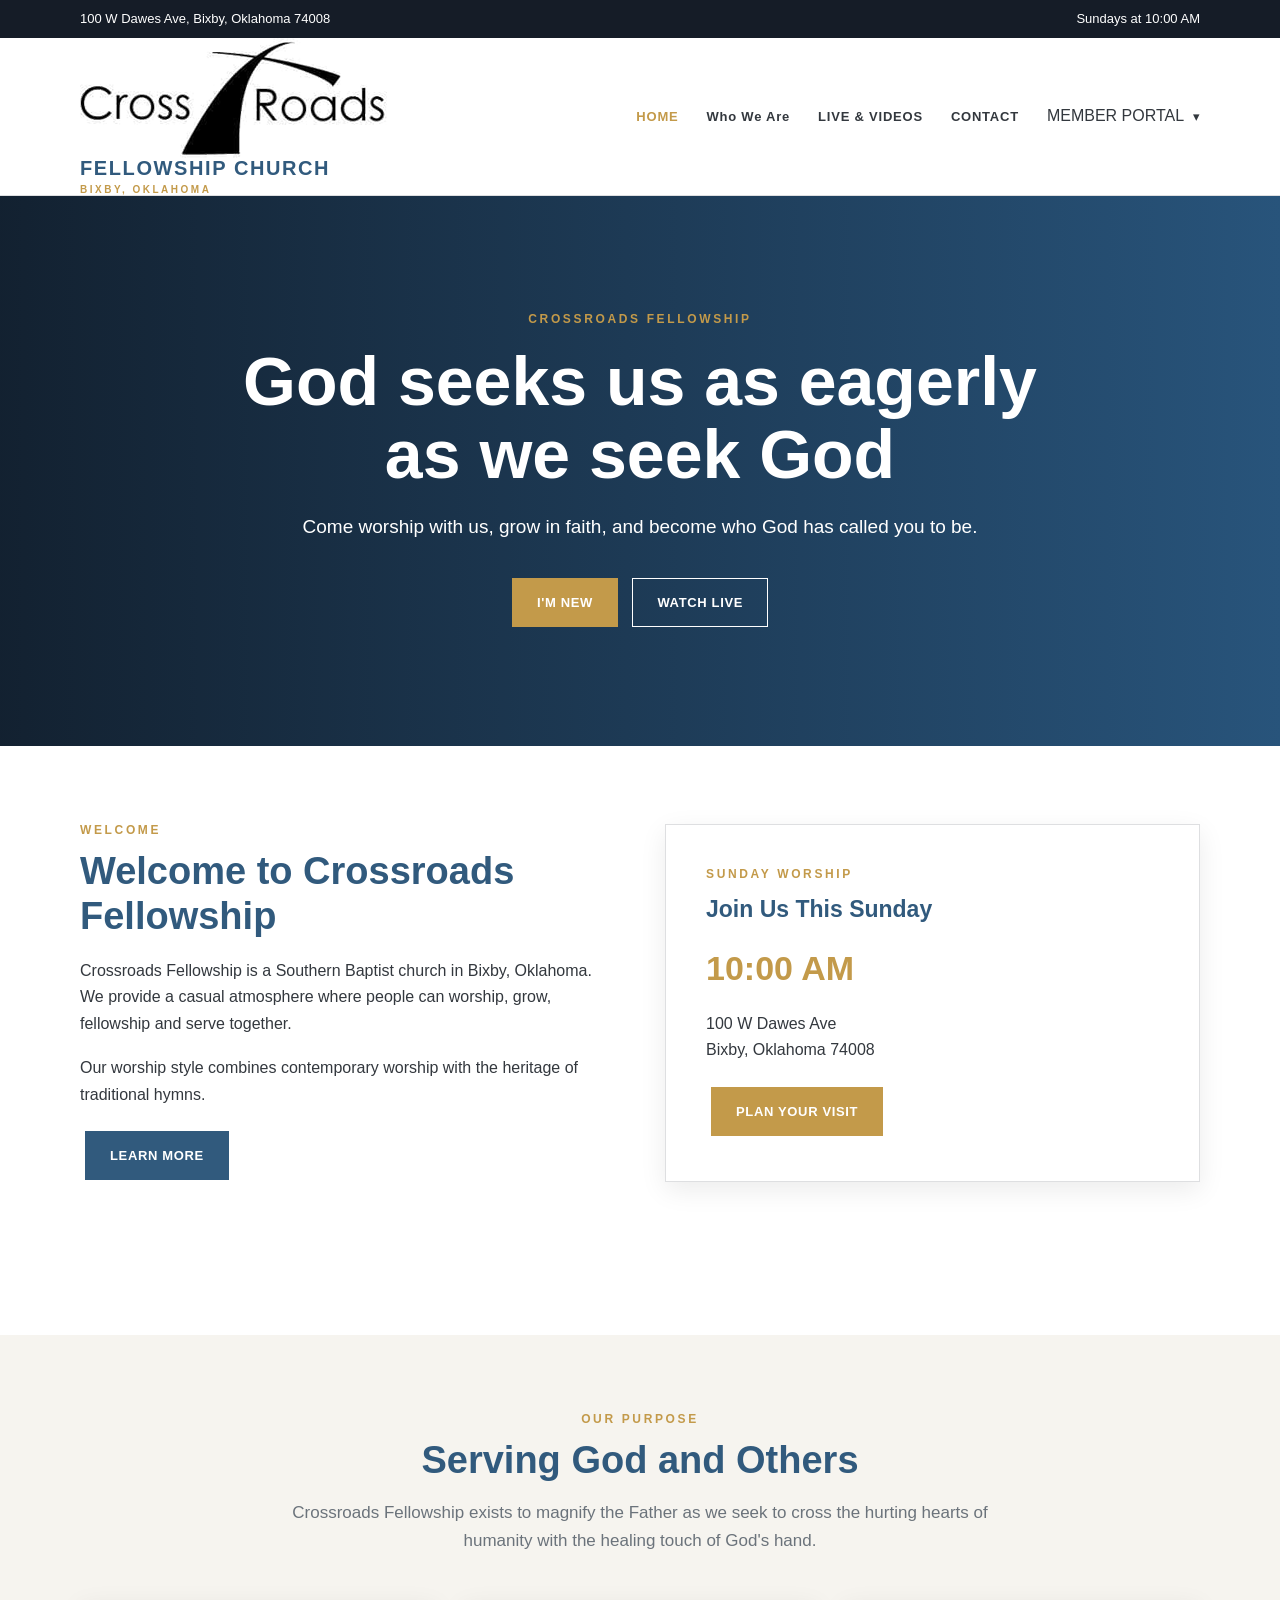
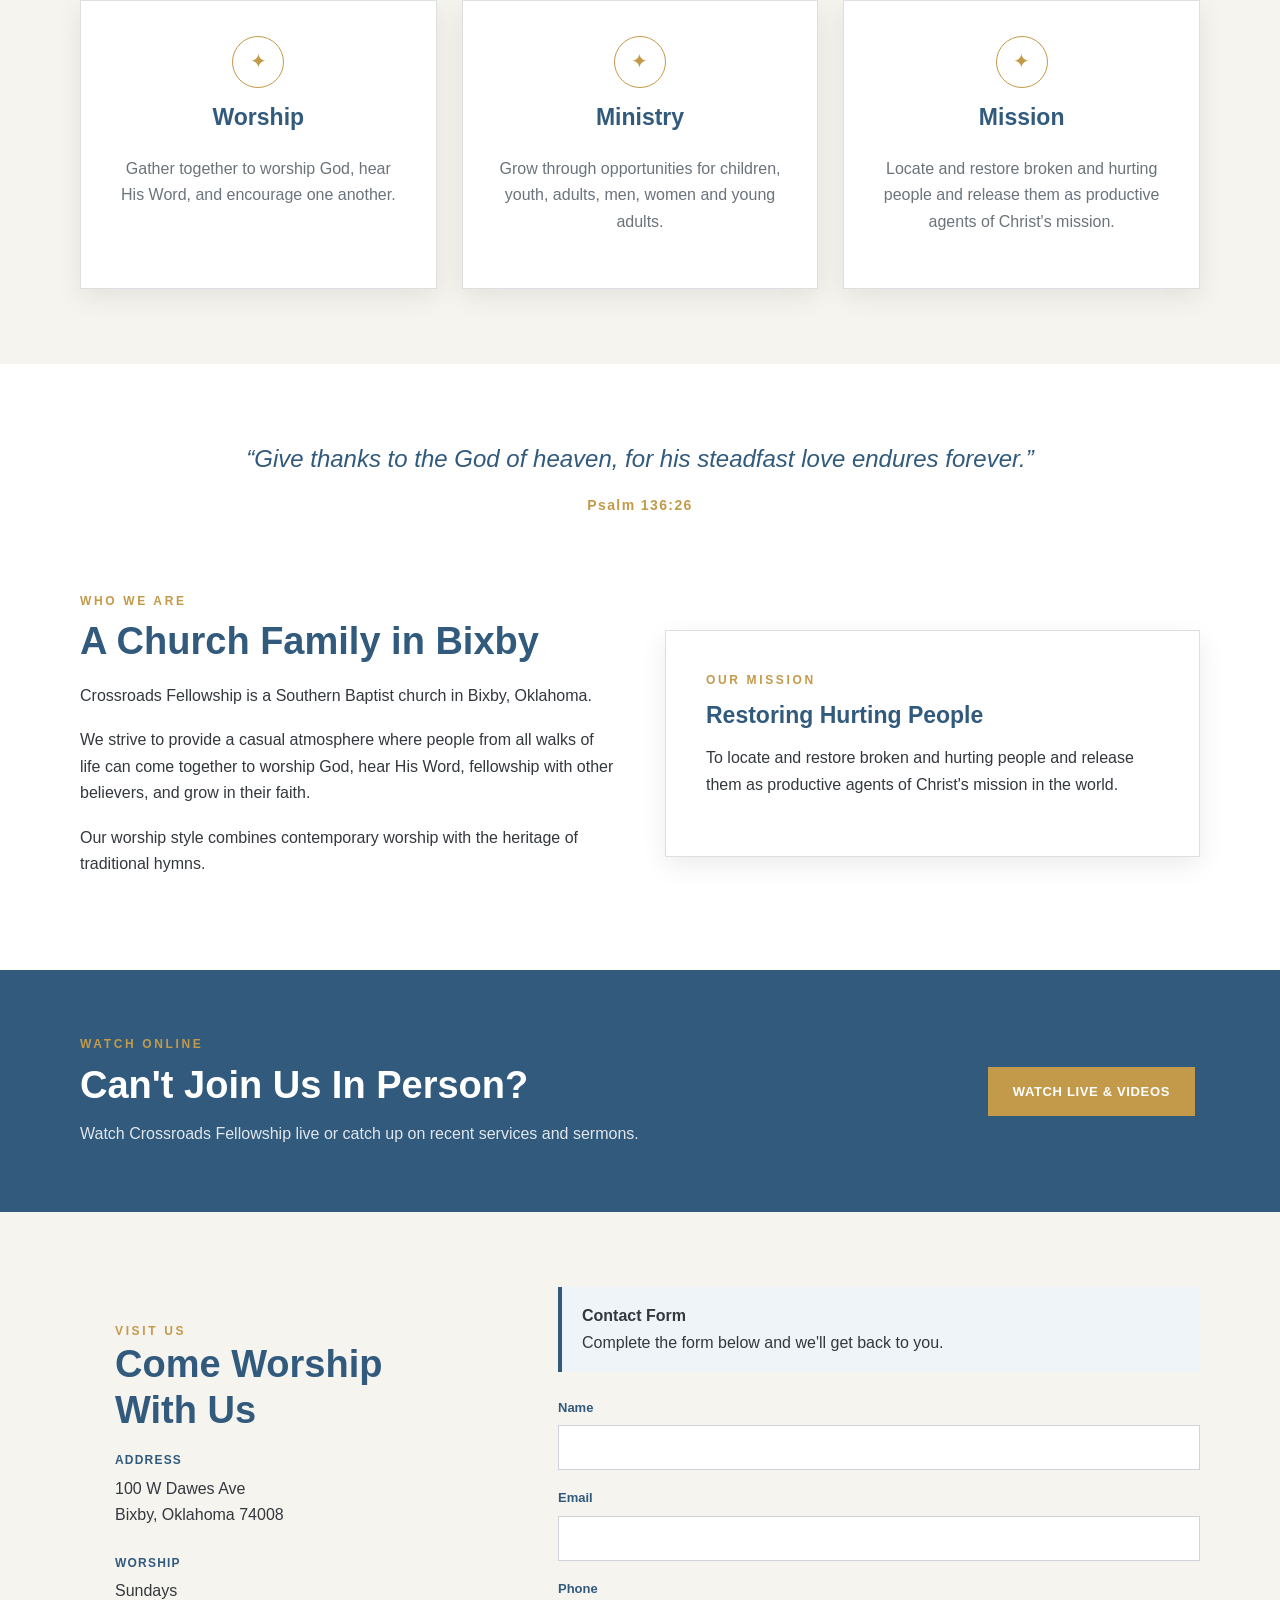
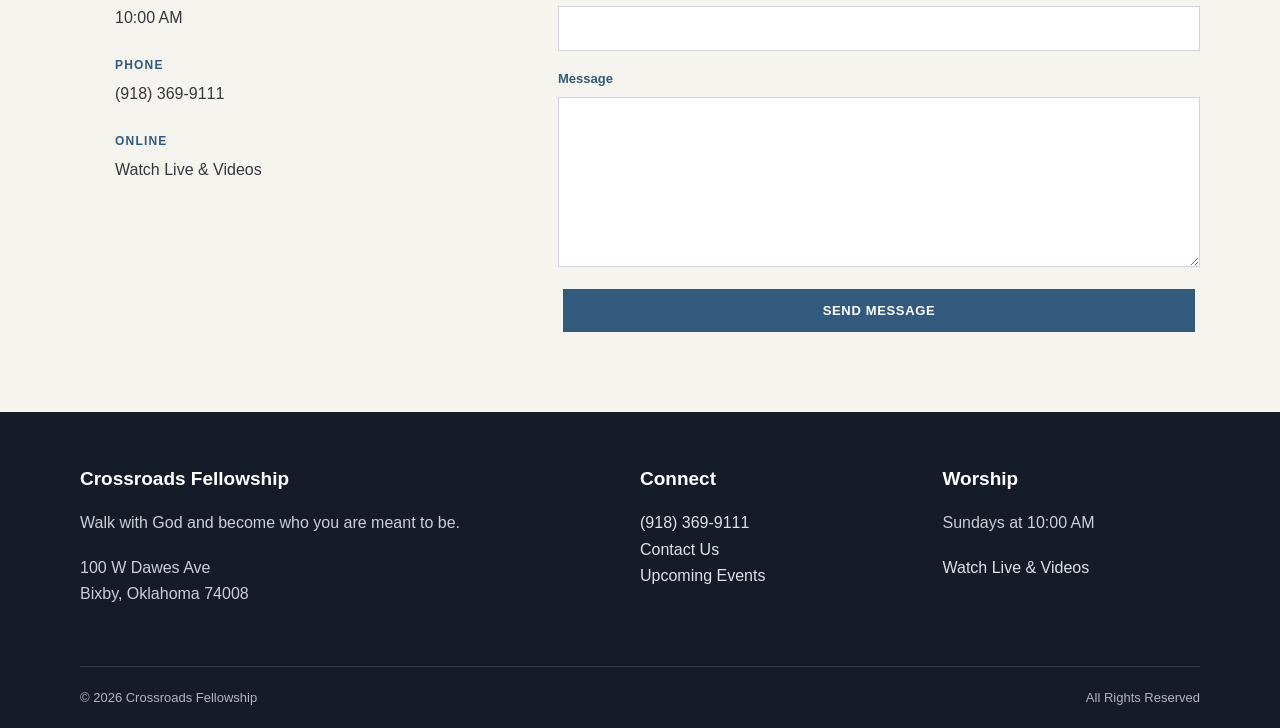
==== commit 778c8b7c: "Fix HTML formatting and restore content" ====
--- a/index.html
+++ b/index.html
@@ -35,12 +35,18 @@
             <a href="#about">Who We Are</a>
             <a href="#live">LIVE &amp; VIDEOS</a>
             <a href="#contact">CONTACT</a>
-            <a href="https://crossroadsbixby.churchcenter.com/pages/home" target="_blank">MEMBER PORTAL</a>
-            <div class="nav-dropdown"> <button class="nav-dropdown-button" type="button"> MEMBER PORTAL 
+             
+            <div class="nav-dropdown"> <button class="nav-dropdown-button" type="button">MEMBER PORTAL 
                 <span class="dropdown-arrow">▾</span> </button> <div class="nav-dropdown-content"> 
                     <a href="https://crossroadsbixby.churchcenter.com/giving" target="_blank" rel="noopener noreferrer"> Give </a> 
                     <a href="https://crossroadsbixby.churchcenter.com/pages/sermon-notes-02122023" target="_blank" rel="noopener noreferrer"> Sermon Notes </a> 
-                    <a href="https://crossroadsbixby.churchcenter.com/pages/announcements" target="_blank" rel="noopener noreferrer"> Announcements </a> 
+                    <a href="https://crossroadsbixby.churchcenter.com/pages/announcements" target="_blank" rel="noopener noreferrer"> Announcements </a>
+                    <a href="https://crossroadsbixby.churchcenter.com/groups/unique?enrollment=open_signup%2Crequest_to_join&filter=enrollment" target="_blank" rel="noopener noreferrer"> Groups </a>
+                    <a href="https://crossroadsbixby.churchcenter.com/calendar?view=month" target="_blank" rel="noopener noreferrer"> Calendar </a>
+                    <a href="https://crossroadsbixby.churchcenter.com/pages/security-schedule" target="_blank" rel="noopener noreferrer">  Security Schedule  </a>
+                    <a href="https://crossroadsbixby.churchcenter.com/pages/vacuum-schedule" target="_blank" rel="noopener noreferrer">  Vacuum Schedule </a>
+                    <a href="https://crossroadsbixby.churchcenter.com/pages/previous-sermon-notes" target="_blank" rel="noopener noreferrer">  Previous Sermon Notes  </a>
+                    
                 </div> 
             </div>
         </nav>
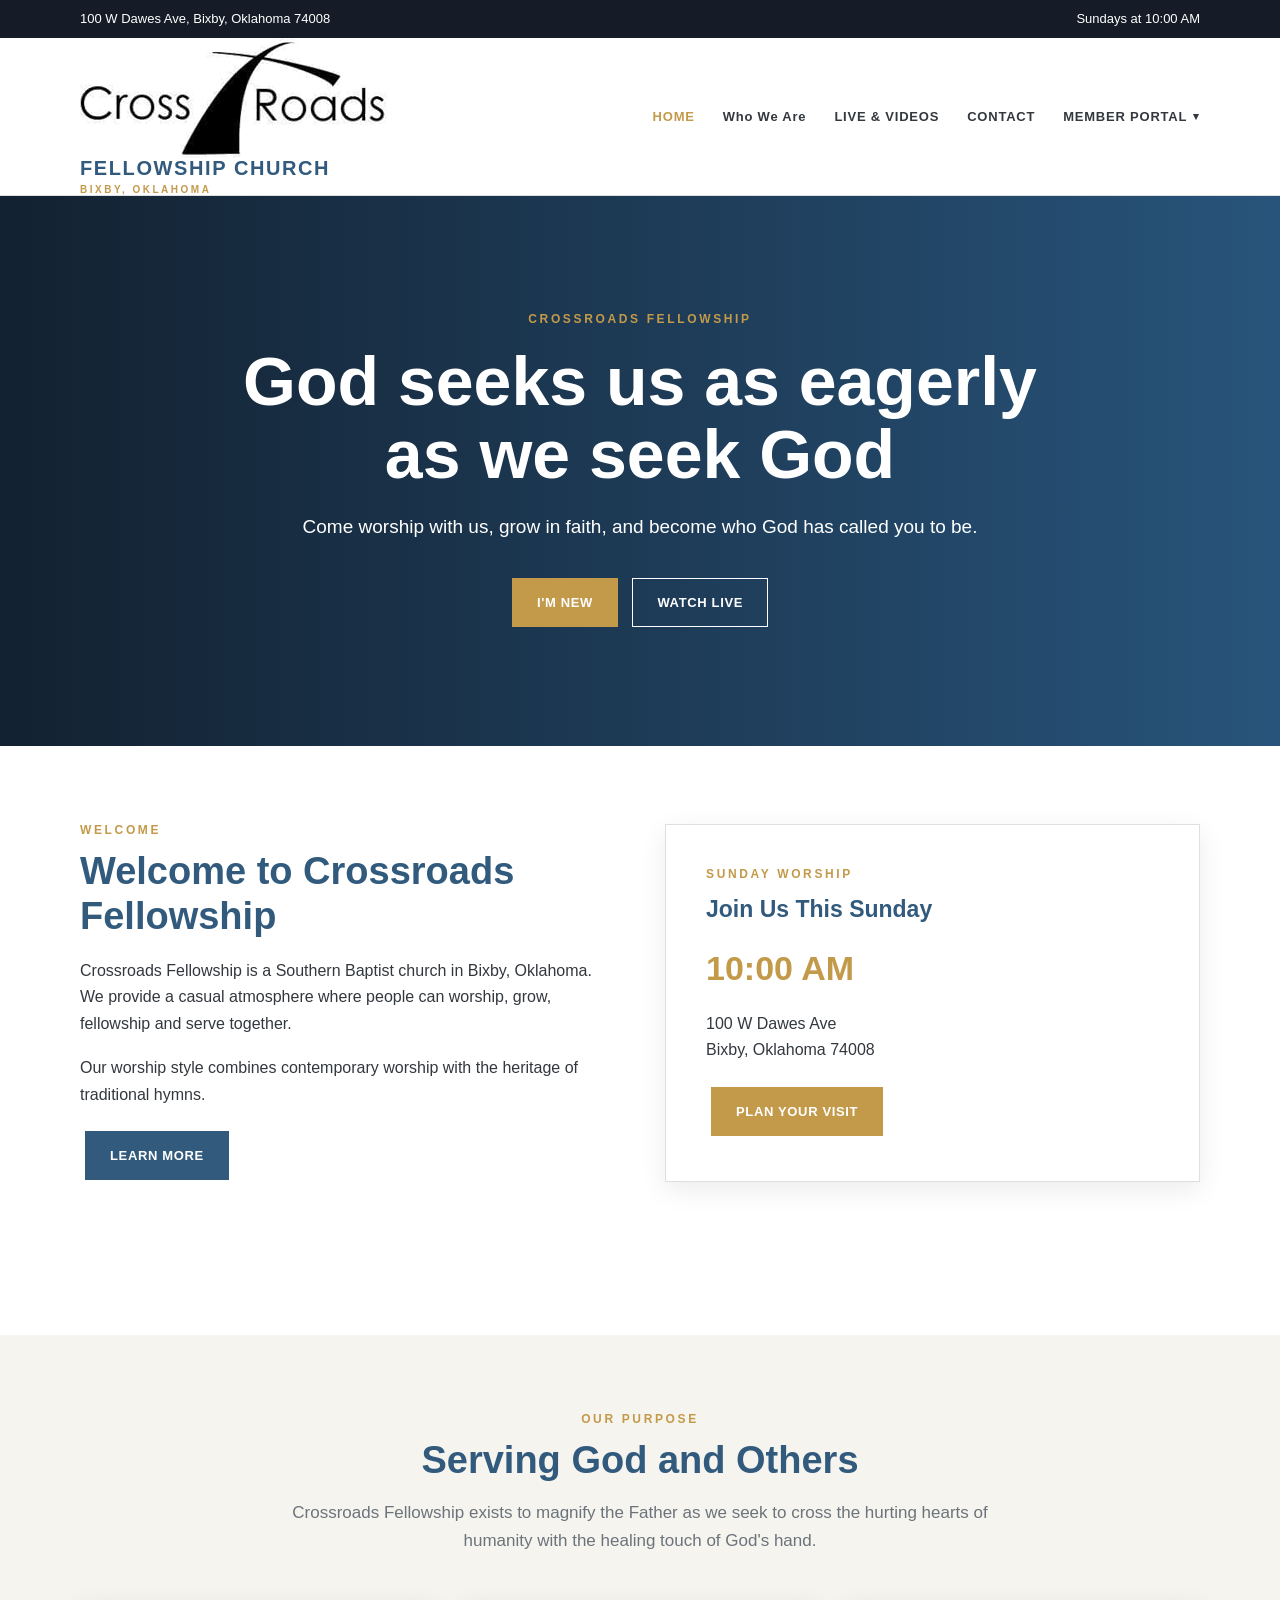
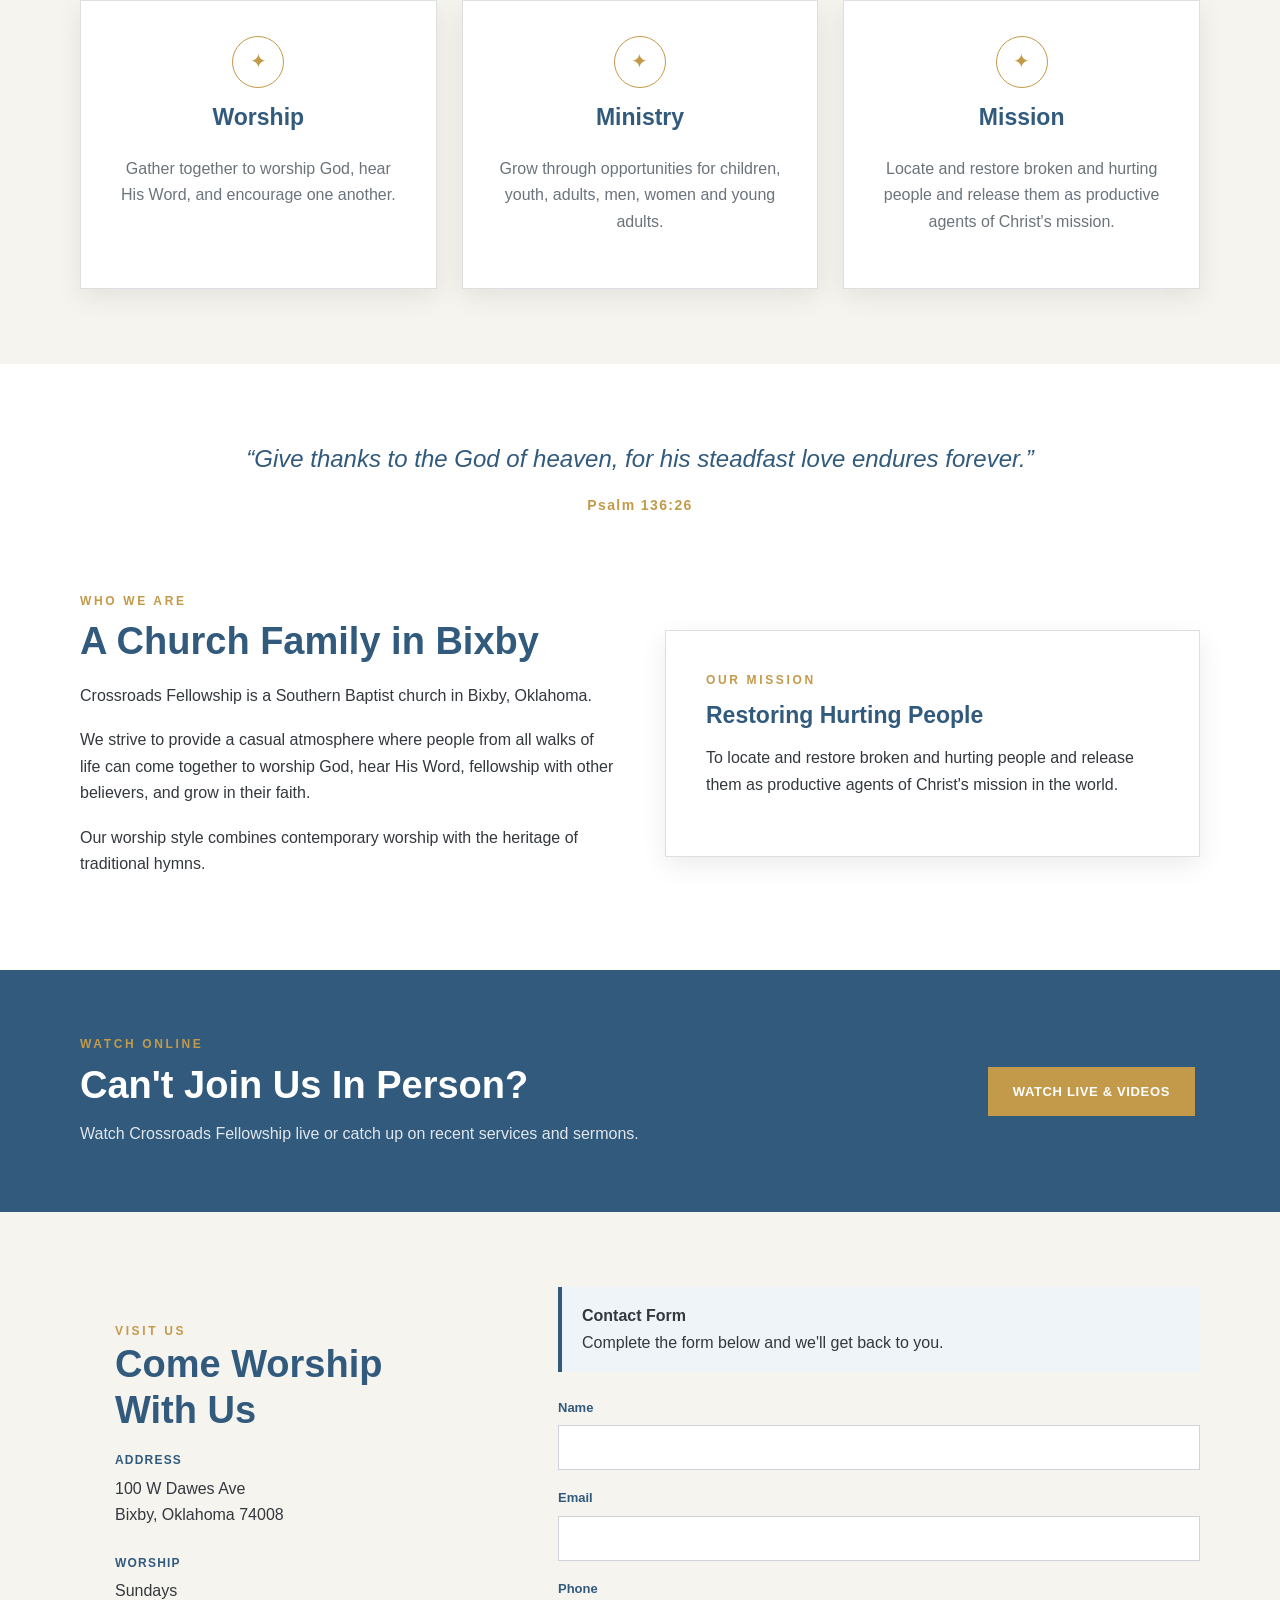
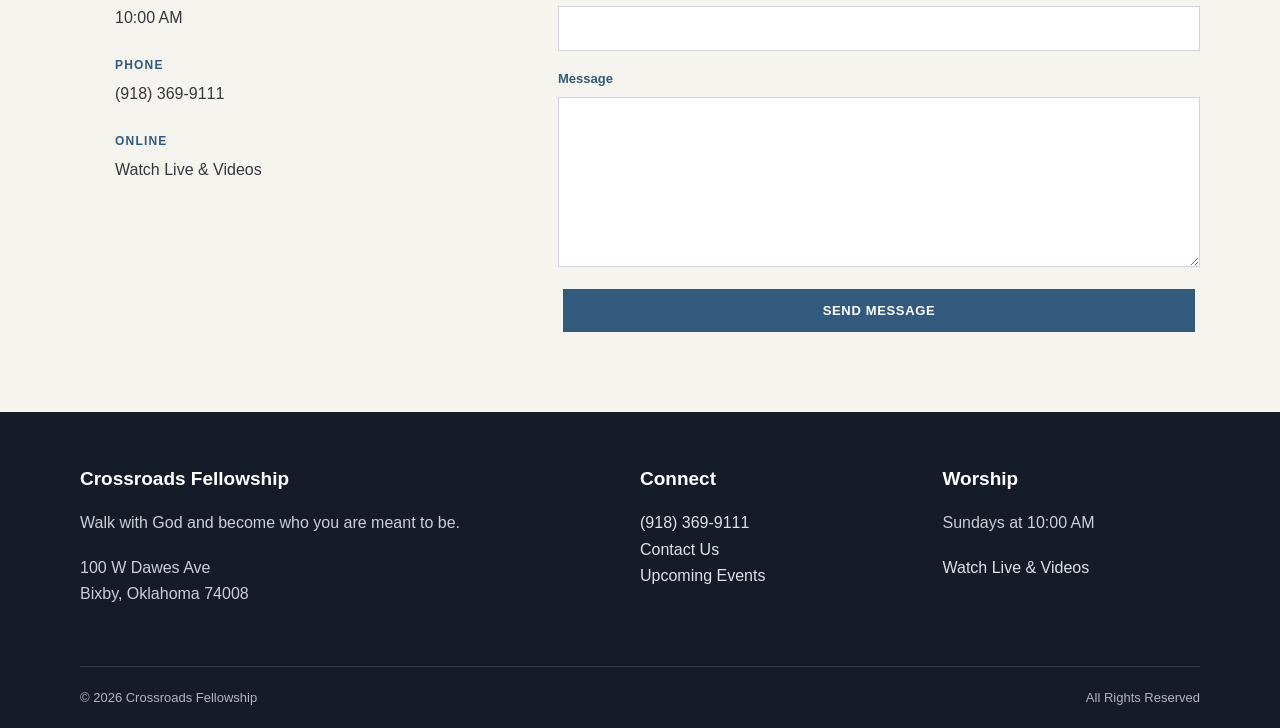
==== commit 68e77cf7: "updated menuing" ====
--- a/index.html
+++ b/index.html
@@ -31,25 +31,61 @@
         </button>
 
         <nav class="main-navigation">
-            <a href="#home" class="active">HOME</a>
-            <a href="#about">Who We Are</a>
-            <a href="#live">LIVE &amp; VIDEOS</a>
-            <a href="#contact">CONTACT</a>
-             
-            <div class="nav-dropdown"> <button class="nav-dropdown-button" type="button">MEMBER PORTAL 
-                <span class="dropdown-arrow">▾</span> </button> <div class="nav-dropdown-content"> 
-                    <a href="https://crossroadsbixby.churchcenter.com/giving" target="_blank" rel="noopener noreferrer"> Give </a> 
-                    <a href="https://crossroadsbixby.churchcenter.com/pages/sermon-notes-02122023" target="_blank" rel="noopener noreferrer"> Sermon Notes </a> 
-                    <a href="https://crossroadsbixby.churchcenter.com/pages/announcements" target="_blank" rel="noopener noreferrer"> Announcements </a>
-                    <a href="https://crossroadsbixby.churchcenter.com/groups/unique?enrollment=open_signup%2Crequest_to_join&filter=enrollment" target="_blank" rel="noopener noreferrer"> Groups </a>
-                    <a href="https://crossroadsbixby.churchcenter.com/calendar?view=month" target="_blank" rel="noopener noreferrer"> Calendar </a>
-                    <a href="https://crossroadsbixby.churchcenter.com/pages/security-schedule" target="_blank" rel="noopener noreferrer">  Security Schedule  </a>
-                    <a href="https://crossroadsbixby.churchcenter.com/pages/vacuum-schedule" target="_blank" rel="noopener noreferrer">  Vacuum Schedule </a>
-                    <a href="https://crossroadsbixby.churchcenter.com/pages/previous-sermon-notes" target="_blank" rel="noopener noreferrer">  Previous Sermon Notes  </a>
-                    
-                </div> 
-            </div>
-        </nav>
+
+    <a href="#home" class="active">HOME</a>
+
+    <a href="#about">Who We Are</a>
+
+    <a href="#live">LIVE &amp; VIDEOS</a>
+
+    <a href="#contact">CONTACT</a>
+
+    <div class="nav-dropdown">
+
+        <button class="nav-dropdown-button" type="button">
+            MEMBER PORTAL
+            <span class="dropdown-arrow">▾</span>
+        </button>
+
+        <div class="nav-dropdown-content">
+
+            <a href="https://crossroadsbixby.churchcenter.com/giving"
+               target="_blank"
+               rel="noopener noreferrer">Give</a>
+
+            <a href="https://crossroadsbixby.churchcenter.com/pages/sermon-notes-02122023"
+               target="_blank"
+               rel="noopener noreferrer">Sermon Notes</a>
+
+            <a href="https://crossroadsbixby.churchcenter.com/pages/announcements"
+               target="_blank"
+               rel="noopener noreferrer">Announcements</a>
+
+            <a href="https://crossroadsbixby.churchcenter.com/groups/unique?enrollment=open_signup%2Crequest_to_join&filter=enrollment"
+               target="_blank"
+               rel="noopener noreferrer">Groups</a>
+
+            <a href="https://crossroadsbixby.churchcenter.com/calendar?view=month"
+               target="_blank"
+               rel="noopener noreferrer">Calendar</a>
+
+            <a href="https://crossroadsbixby.churchcenter.com/pages/security-schedule"
+               target="_blank"
+               rel="noopener noreferrer">Security Schedule</a>
+
+            <a href="https://crossroadsbixby.churchcenter.com/pages/vacuum-schedule"
+               target="_blank"
+               rel="noopener noreferrer">Vacuum Schedule</a>
+
+            <a href="https://crossroadsbixby.churchcenter.com/pages/previous-sermon-notes"
+               target="_blank"
+               rel="noopener noreferrer">Previous Sermon Notes</a>
+
+        </div>
+
+    </div>
+
+</nav>
 
     </div>
 </header>
--- a/css/site.css
+++ b/css/site.css
@@ -74,242 +74,296 @@
     font-family: inherit;
 }
 
-```css
-/* =========================================
-   MEMBER PORTAL DROPDOWN
-   ========================================= */
+
+/* =========================================================
+   CONTAINER
+   ========================================================= */
+
+section {
+    scroll-margin-top: 180px;
+}
+
+.container {
+    width: 92%;
+    max-width: var(--max-width);
+
+    margin-left: auto;
+    margin-right: auto;
+}
+
+
+/* =========================================================
+   TOP BAR
+   ========================================================= */
+
+.top-bar {
+    background: var(--navy);
+
+    color: var(--white);
+
+    font-size: 13px;
+}
+
+.top-bar-content {
+    min-height: 38px;
+
+    display: flex;
+
+    align-items: center;
+
+    justify-content: space-between;
+
+    gap: 20px;
+}
+
+
+/* =========================================================
+   HEADER
+   ========================================================= */
+
+.site-header {
+    background: var(--white);
+
+    border-bottom: 1px solid var(--line);
+
+    position: sticky;
+
+    top: 0;
+
+    z-index: 1000;
+}
+
+.navigation {
+    min-height: 82px;
+
+    display: flex;
+
+    align-items: center;
+
+    justify-content: space-between;
+}
+
+
+/* =========================================================
+   LOGO
+   ========================================================= */
+
+.site-logo {
+    display: inline-flex;
+
+    flex-direction: column;
+
+    line-height: 1;
+
+    color: var(--blue);
+
+    font-weight: 800;
+}
+
+.logo-main {
+    font-size: 20px;
+
+    letter-spacing: 0.08em;
+}
+
+.logo-sub {
+    color: var(--gold);
+
+    font-size: 10px;
+
+    letter-spacing: 0.25em;
+
+    margin-top: 7px;
+}
+
+
+/* =========================================================
+   MAIN NAVIGATION
+   ========================================================= */
+
+.main-navigation {
+    display: flex;
+
+    align-items: center;
+
+    gap: 28px;
+}
+
+
+/* Standard navigation links */
+
+.main-navigation > a {
+    color: var(--text);
+
+    font-size: 13px;
+
+    font-weight: 700;
+
+    letter-spacing: 0.06em;
+
+    transition:
+        color 0.2s ease;
+
+    white-space: nowrap;
+}
+
+.main-navigation > a:hover,
+.main-navigation > a.active {
+    color: var(--gold);
+}
+
+
+/* =========================================================
+   MEMBER PORTAL
+   ========================================================= */
 
 .nav-dropdown {
     position: relative;
+
+    display: flex;
+
+    align-items: center;
+
+    height: 100%;
+}
+
+
+/* Member Portal button */
+
+.nav-dropdown-button {
+    display: inline-flex;
+
+    align-items: center;
+
+    gap: 6px;
+
+    padding: 0;
+
+    border: 0;
+
+    background: transparent;
+
+    color: var(--text);
+
+    font-family: inherit;
+
+    font-size: 13px;
+
+    font-weight: 700;
+
+    letter-spacing: 0.06em;
+
+    line-height: 1.65;
+
+    white-space: nowrap;
+
+    cursor: pointer;
+
+    transition:
+        color 0.2s ease;
+}
+
+
+/* Member Portal hover */
+
+.nav-dropdown:hover .nav-dropdown-button,
+.nav-dropdown:focus-within .nav-dropdown-button {
+    color: var(--gold);
+}
+
+
+/* Dropdown arrow */
+
+.dropdown-arrow {
     display: inline-block;
-}
-
-.nav-dropdown-button {
-    background: none;
-    border: none;
-    color: inherit;
-    font-family: inherit;
-    font-size: inherit;
-    font-weight: inherit;
-    letter-spacing: inherit;
-    cursor: pointer;
-    padding: 0;
-    text-transform: inherit;
-}
-
-.dropdown-arrow {
-    margin-left: 5px;
-    font-size: 0.8em;
-    transition: transform 0.2s ease;
-}
+
+    font-size: 11px;
+
+    line-height: 1;
+
+    transition:
+        transform 0.2s ease;
+}
+
+
+/* Rotate arrow */
 
 .nav-dropdown:hover .dropdown-arrow,
 .nav-dropdown:focus-within .dropdown-arrow {
     transform: rotate(180deg);
 }
 
+
+/* =========================================================
+   MEMBER PORTAL DROPDOWN MENU
+   ========================================================= */
+
 .nav-dropdown-content {
     display: none;
+
     position: absolute;
-    top: 100%;
-    right: 0;
-    min-width: 190px;
-    background: #ffffff;
-    box-shadow: 0 8px 20px rgba(0, 0, 0, 0.15);
-    border-radius: 4px;
-    overflow: hidden;
-    z-index: 1000;
-    padding: 6px 0;
-}
+
+    top: calc(100% + 1px);
+
+    left: 0;
+
+    min-width: 235px;
+
+    padding: 7px 0;
+
+    background: var(--white);
+
+    border: 1px solid var(--line);
+
+    box-shadow: var(--shadow);
+
+    z-index: 2000;
+}
+
+
+/* Show dropdown */
+
+.nav-dropdown:hover .nav-dropdown-content,
+.nav-dropdown:focus-within .nav-dropdown-content {
+    display: block;
+}
+
+
+/* Dropdown links */
 
 .nav-dropdown-content a {
     display: block;
-    padding: 12px 18px;
-    color: #333333;
+
+    width: 100%;
+
+    padding: 10px 18px;
+
+    color: var(--text);
+
+    background: var(--white);
+
+    font-size: 13px;
+
+    font-weight: 700;
+
+    letter-spacing: 0.03em;
+
     text-decoration: none;
+
     white-space: nowrap;
-    font-size: 14px;
-    transition: background-color 0.2s ease,
-                color 0.2s ease;
-}
+
+    transition:
+        background-color 0.2s ease,
+        color 0.2s ease;
+}
+
+
+/* Dropdown hover */
 
 .nav-dropdown-content a:hover,
 .nav-dropdown-content a:focus {
-    background-color: #f2f2f2;
-    color: #1d4f7a;
-}
-
-/* Show dropdown on mouse hover */
-.nav-dropdown:hover .nav-dropdown-content {
-    display: block;
-}
-
-/* Show dropdown when keyboard focused */
-.nav-dropdown:focus-within .nav-dropdown-content {
-    display: block;
-}
-
-/* Mobile */
-@media (max-width: 768px) {
-
-    .nav-dropdown {
-        width: 100%;
-    }
-
-    .nav-dropdown-button {
-        width: 100%;
-        text-align: left;
-    }
-
-    .nav-dropdown-content {
-        position: static;
-        width: 100%;
-        box-shadow: none;
-        border-radius: 0;
-        background: transparent;
-        padding-left: 20px;
-    }
-
-    .nav-dropdown-content a {
-        color: inherit;
-        padding: 10px 15px;
-    }
-
-    .nav-dropdown-content a:hover,
-    .nav-dropdown-content a:focus {
-        background-color: rgba(255, 255, 255, 0.1);
-        color: inherit;
-    }
-}
-```
-
-/* =========================================================
-   CONTAINER
-   ========================================================= */
-section {
-  scroll-margin-top: 180px;
-}
-.container {
-    width: 92%;
-    max-width: var(--max-width);
-
-    margin-left: auto;
-    margin-right: auto;
-}
-
-
-/* =========================================================
-   TOP BAR
-   ========================================================= */
-
-.top-bar {
-    background: var(--navy);
-
-    color: var(--white);
-
-    font-size: 13px;
-}
-
-.top-bar-content {
-    min-height: 38px;
-
-    display: flex;
-
-    align-items: center;
-
-    justify-content: space-between;
-
-    gap: 20px;
-}
-
-
-/* =========================================================
-   HEADER
-   ========================================================= */
-
-.site-header {
-    background: var(--white);
-
-    border-bottom: 1px solid var(--line);
-
-    position: sticky;
-
-    top: 0;
-
-    z-index: 1000;
-}
-
-.navigation {
-    min-height: 82px;
-
-    display: flex;
-
-    align-items: center;
-
-    justify-content: space-between;
-}
-
-
-/* =========================================================
-   LOGO
-   ========================================================= */
-
-.site-logo {
-    display: inline-flex;
-
-    flex-direction: column;
-
-    line-height: 1;
-
-    color: var(--blue);
-
-    font-weight: 800;
-}
-
-.logo-main {
-    font-size: 20px;
-
-    letter-spacing: 0.08em;
-}
-
-.logo-sub {
-    color: var(--gold);
-
-    font-size: 10px;
-
-    letter-spacing: 0.25em;
-
-    margin-top: 7px;
-}
-
-
-/* =========================================================
-   NAVIGATION
-   ========================================================= */
-
-.main-navigation {
-    display: flex;
-
-    align-items: center;
-
-    gap: 28px;
-}
-
-.main-navigation a {
-    color: var(--text);
-
-    font-size: 13px;
-
-    font-weight: 700;
-
-    letter-spacing: 0.06em;
-
-    transition:
-        color 0.2s ease;
-}
-
-.main-navigation a:hover,
-.main-navigation a.active {
+    background: var(--cream);
+
     color: var(--gold);
 }
 
@@ -353,14 +407,6 @@
     color: var(--white);
 
     background-color: var(--blue);
-
-    /*
-       Add your own hero image as:
-
-       images/hero.jpg
-
-       The image will automatically be used.
-    */
 
     background-image:
         url("../images/hero.jpg");
@@ -1177,6 +1223,10 @@
     }
 
 
+    /* =========================================
+       MOBILE MAIN NAVIGATION
+       ========================================= */
+
     .main-navigation {
         display: none;
 
@@ -1190,7 +1240,7 @@
 
         flex-direction: column;
 
-        align-items: flex-start;
+        align-items: stretch;
 
         gap: 0;
 
@@ -1211,7 +1261,7 @@
     }
 
 
-    .main-navigation a {
+    .main-navigation > a {
         width: 100%;
 
         padding: 13px 0;
@@ -1222,6 +1272,88 @@
     }
 
 
+    /* =========================================
+       MOBILE MEMBER PORTAL
+       ========================================= */
+
+    .nav-dropdown {
+        display: block;
+
+        width: 100%;
+
+        border-bottom:
+            1px solid
+            var(--line);
+    }
+
+
+    .nav-dropdown-button {
+        width: 100%;
+
+        justify-content: space-between;
+
+        padding: 13px 0;
+
+        text-align: left;
+    }
+
+
+    .nav-dropdown-content {
+        position: static;
+
+        display: none;
+
+        width: 100%;
+
+        min-width: 0;
+
+        margin: 0;
+
+        padding: 0 0 5px 20px;
+
+        background: var(--cream);
+
+        border: 0;
+
+        box-shadow: none;
+    }
+
+
+    .nav-dropdown:hover .nav-dropdown-content {
+        display: none;
+    }
+
+
+    .nav-dropdown:focus-within .nav-dropdown-content {
+        display: block;
+    }
+
+
+    .nav-dropdown-content a {
+        width: 100%;
+
+        padding: 10px 15px;
+
+        color: var(--text);
+
+        background: transparent;
+
+        font-size: 12px;
+
+        border-bottom:
+            1px solid
+            rgba(0,0,0,0.08);
+    }
+
+
+    .nav-dropdown-content a:hover,
+    .nav-dropdown-content a:focus {
+        background: rgba(195,154,74,0.10);
+
+        color: var(--gold);
+    }
+
+
     .hero {
         min-height: 500px;
     }
@@ -1271,9 +1403,12 @@
 
         gap: 5px;
     }
-
-}
-
+}
+
+
+/* =========================================================
+   SMALL MOBILE
+   ========================================================= */
 
 @media (max-width: 500px) {
 
@@ -1320,5 +1455,5 @@
     .event-date {
         width: 82px;
     }
-
-}
+} 
+
